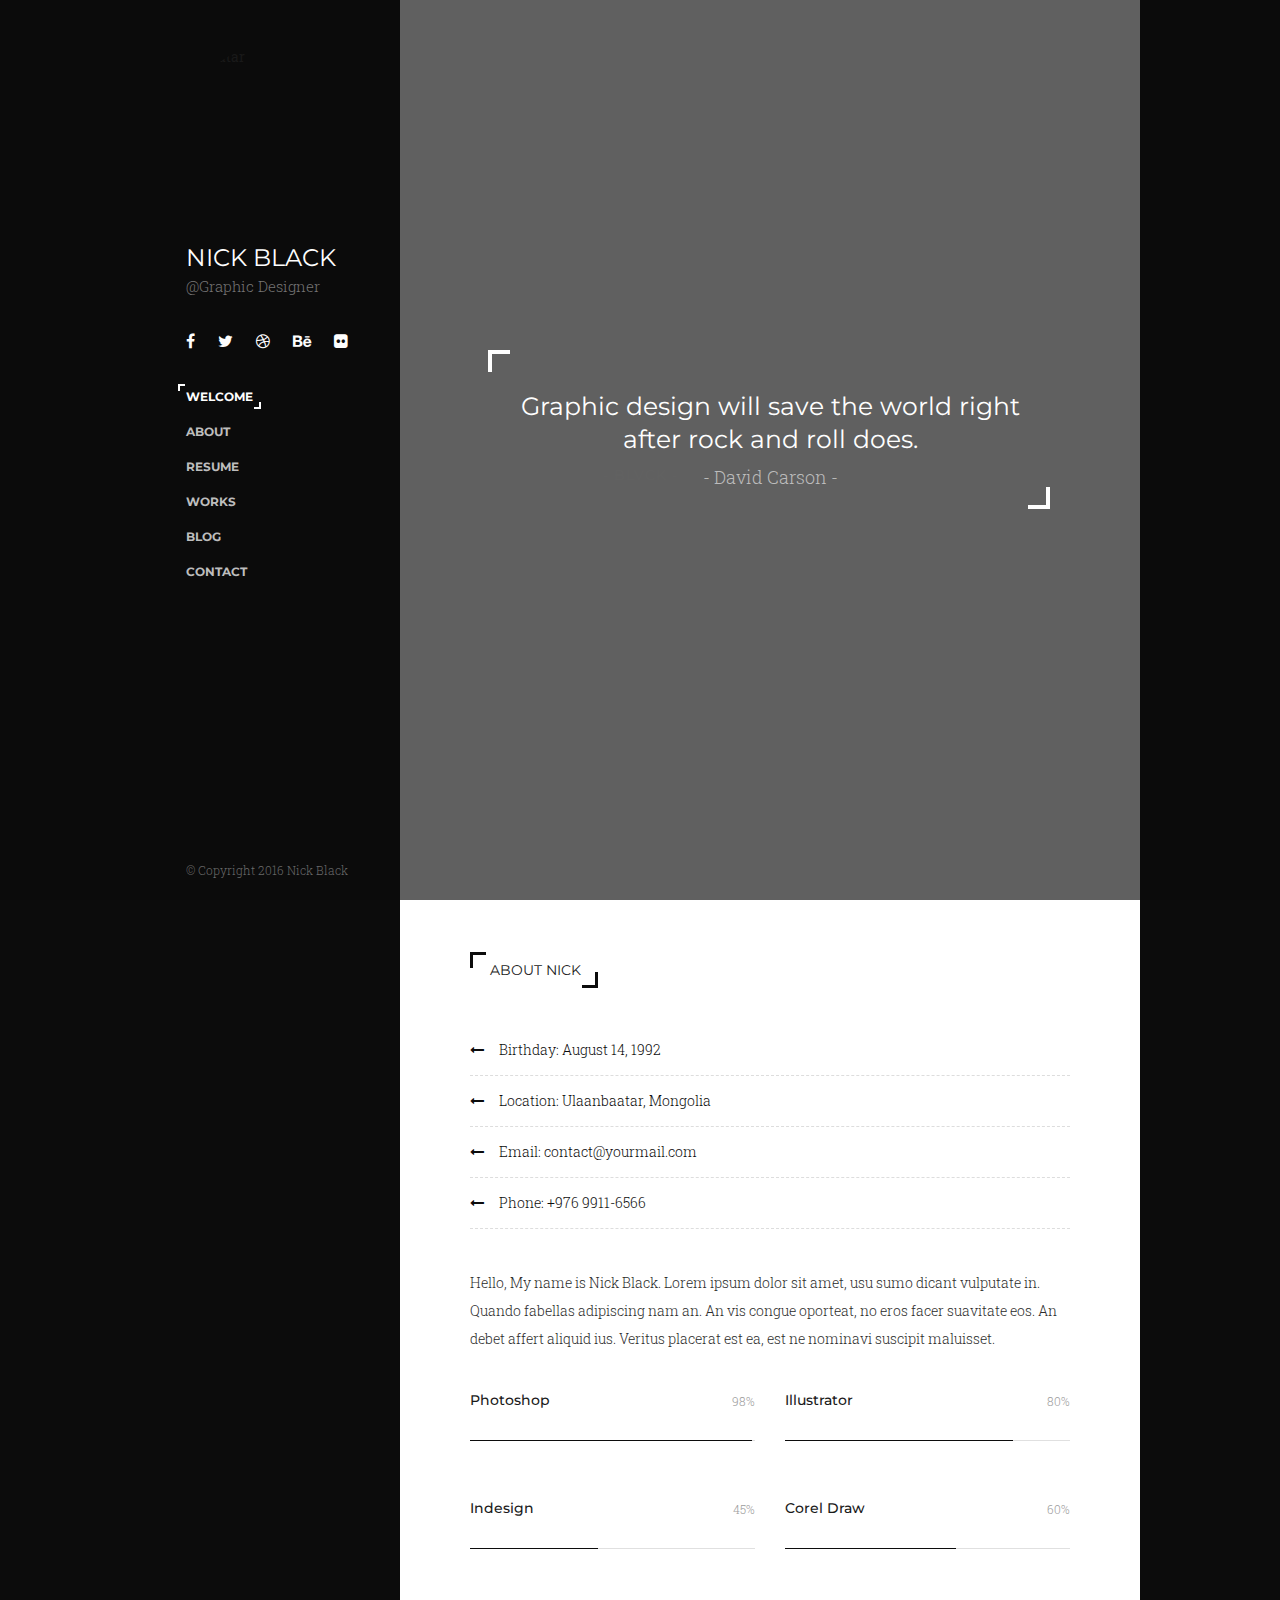
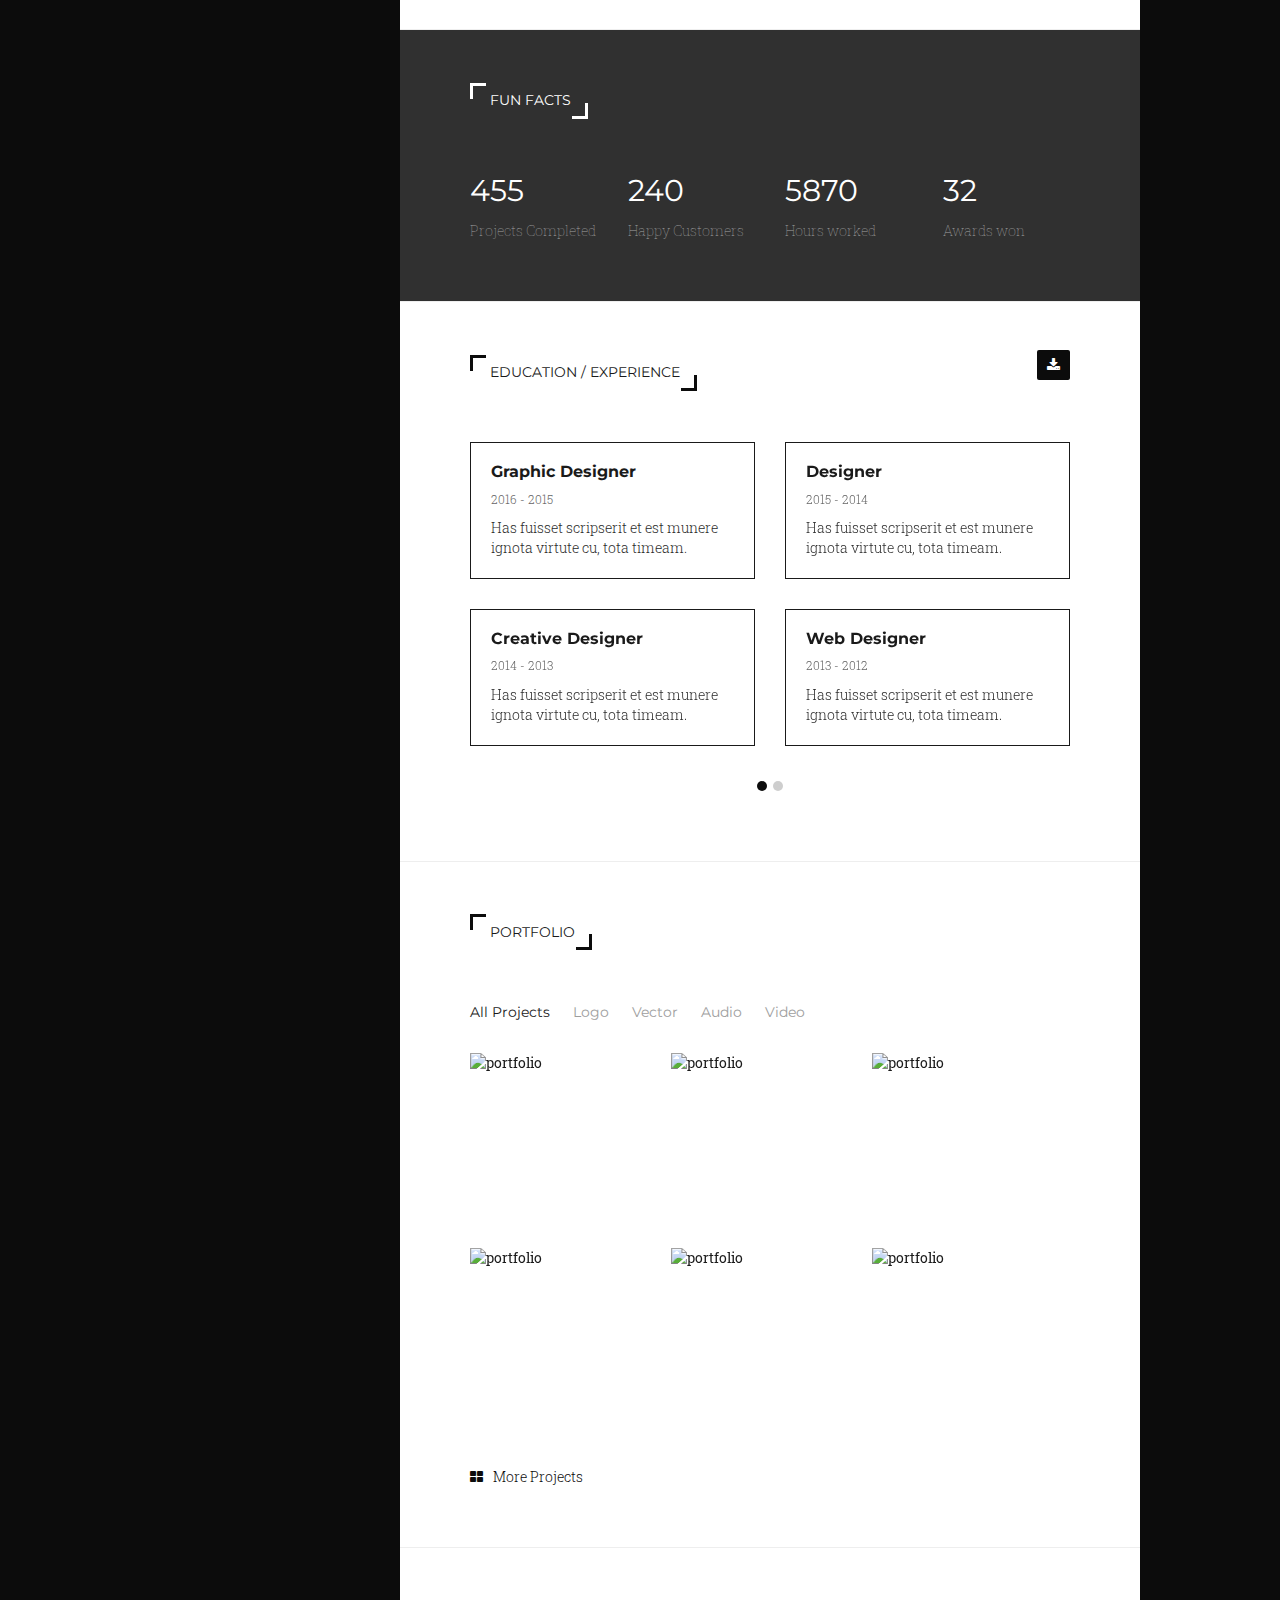
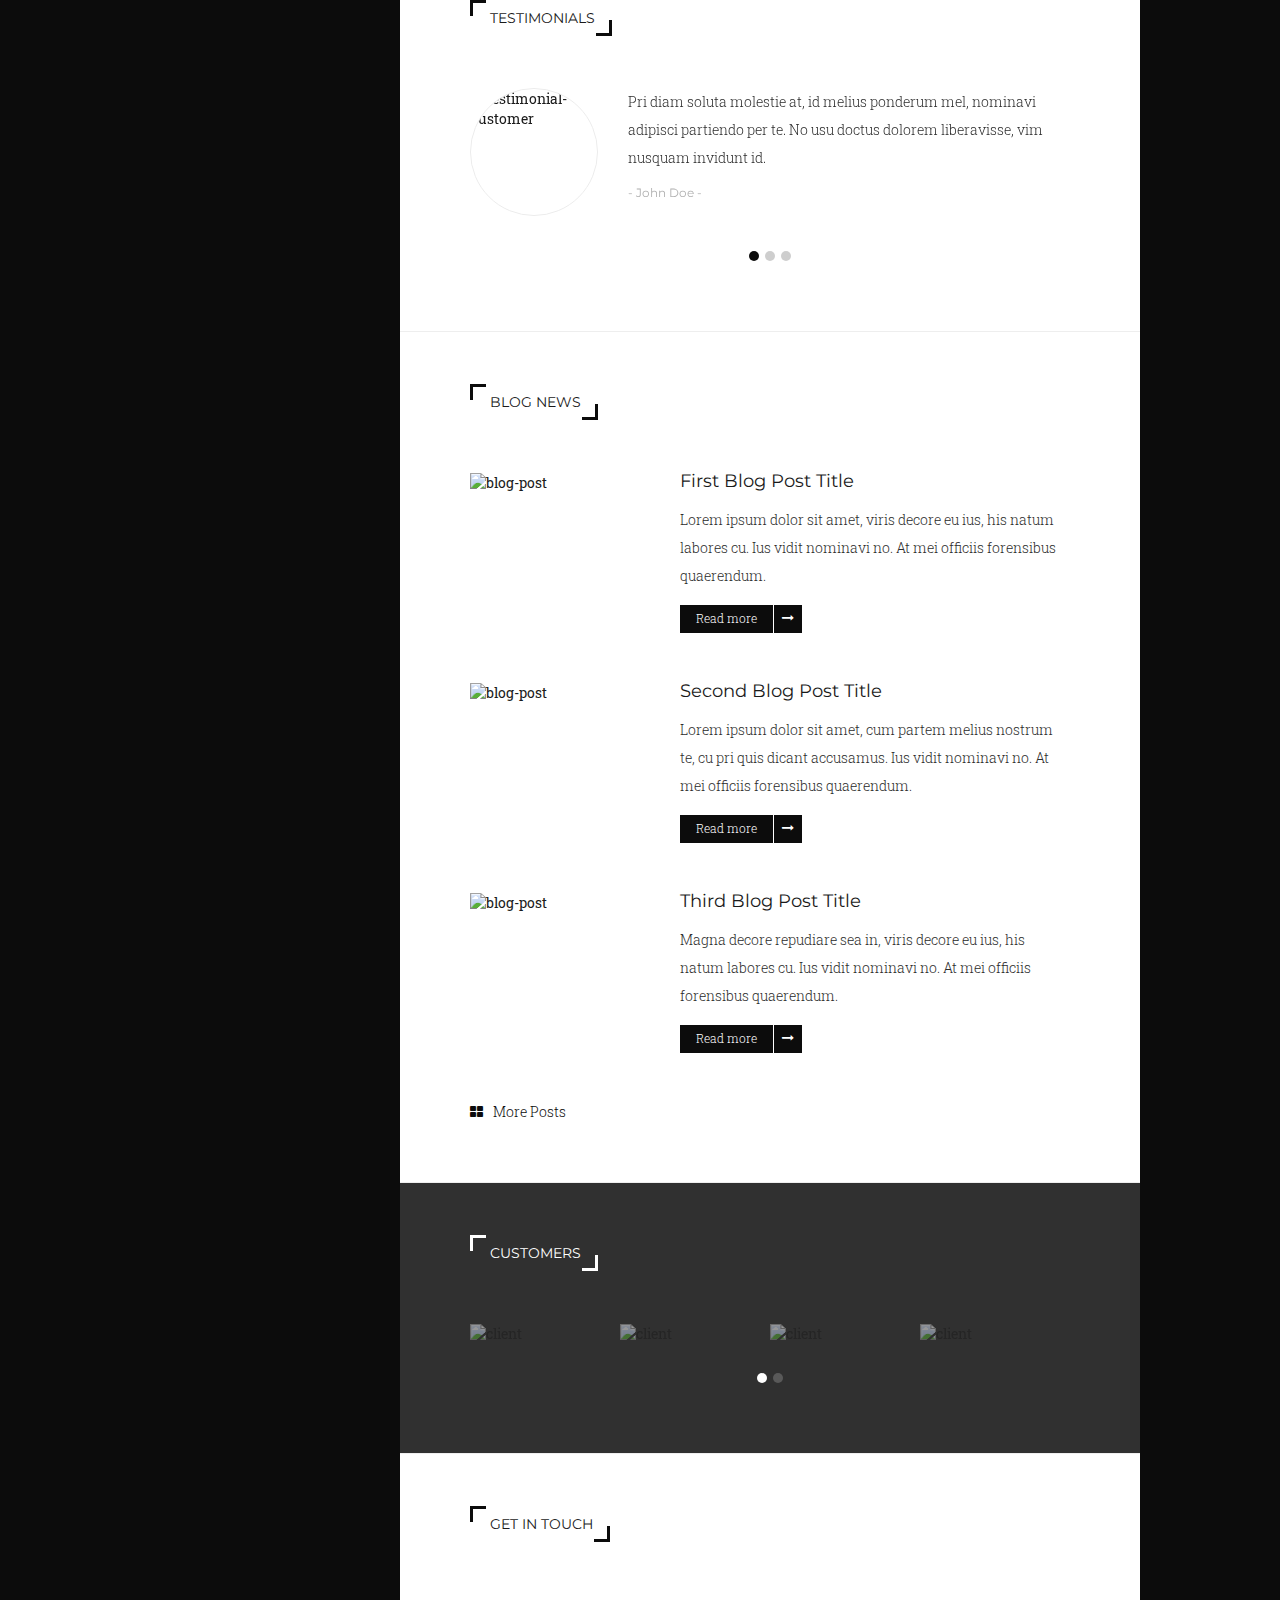
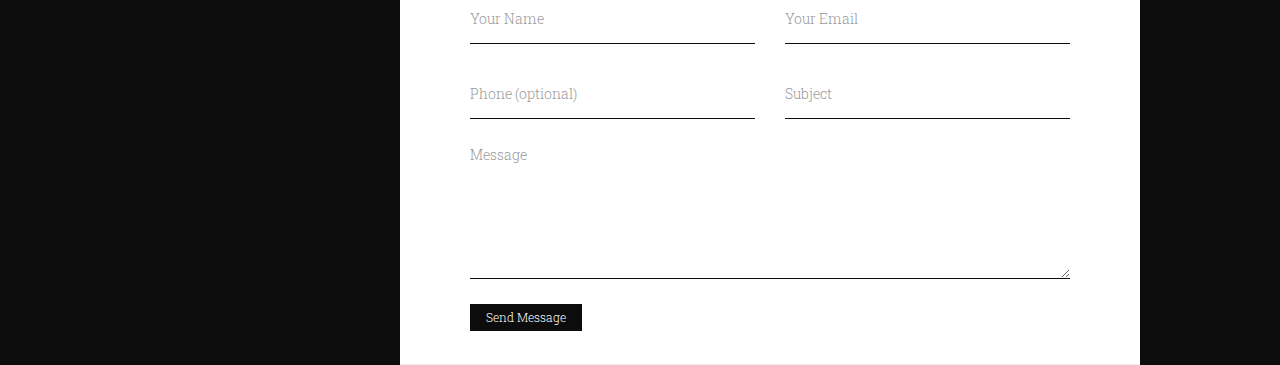
==== index.html @ c97679d7 "Add files via upload" ====
<!DOCTYPE html>
<html lang="en-US">
<head>
	<meta http-equiv="Content-Type" content="text/html; charset=UTF-8">
	<title>Blvck - Personal vCard & Resume Template</title>
	<meta name="description" content="Blvck - Personal vCard & Resume Template">
	<meta name="viewport" content="width=device-width, initial-scale=1, maximum-scale=1">
	<link rel="shortcut icon" type="image/x-icon" href="assets/images/favicon.png">

	<!-- STYLESHEETS -->
	<link rel="stylesheet" href="assets/bootstrap/css/bootstrap.min.css" type="text/css" media="all">
	<link rel="stylesheet" href="assets/css/owl.carousel.css" type="text/css" media="all">
	<link rel="stylesheet" href="assets/css/owl.theme.css" type="text/css" media="all">
	<link rel="stylesheet" href="assets/css/font-awesome.min.css" type="text/css" media="all">
	<link rel="stylesheet" href="assets/css/magnific-popup.css" type="text/css" media="all">
	<link rel="stylesheet" href="assets/css/style.css" type="text/css" media="all">

	<!-- GOOGLE FONTS -->
	<link href='https://fonts.googleapis.com/css?family=Montserrat:400,700' rel='stylesheet' type='text/css'>
	<link href='https://fonts.googleapis.com/css?family=Roboto+Slab:400,300,100,700' rel='stylesheet' type='text/css'>

	<!--[if lt IE 9]>
      <script src="https://oss.maxcdn.com/html5shiv/3.7.2/html5shiv.min.js"></script>
      <script src="https://oss.maxcdn.com/respond/1.4.2/respond.min.js"></script>
    <![endif]-->

</head>

<body>
<!-- Preloader -->
<div class="preloader-outer">
	<div class="preloader">
		<div class="lines">
			<div class="line line-1"></div>
			<div class="line line-2"></div>
			<div class="line line-3"></div>
		</div>

		<div class="loading-text">- Blvck -</div>
	</div>
</div>
<!-- Preloader end -->

<!-- Main Wrapper -->
<main class="wrapper">

	<!-- Header -->
	<header class="header pull-left">

		<!-- Mobile menu -->
		<div class="mobile-bar visible-sm visible-xs">
			<div class="hamburger-menu">
				  <div class="bar"></div>	
			</div>
		</div>
		<!-- Mobile menu end -->

		<div class="avatar">
			<img src="http://placehold.it/165x165" alt="avatar">
		</div>

		<div class="name">
			<h1>Nick Black</h1>
			<span>@Graphic Designer</span>
		</div>

		<!-- Social Icons -->
		<div class="social-icons">
			<ul>
				<li><a href="#"><i class="fa fa-facebook" aria-hidden="true"></i></a></li>
				<li><a href="#"><i class="fa fa-twitter" aria-hidden="true"></i></a></li>
				<li><a href="#"><i class="fa fa-dribbble" aria-hidden="true"></i></a></li>
				<li><a href="#"><i class="fa fa-behance" aria-hidden="true"></i></a></li>
				<li><a href="#"><i class="fa fa-flickr" aria-hidden="true"></i></a></li>
			</ul>
		</div>
		<!-- Social Icons end -->

		<!-- Navigation bar -->
		<nav class="main-nav">
			<ul class="navigation">
				<li class="current"><a href="#welcome">Welcome</a></li>
				<li><a href="#about">About</a></li>
				<li><a href="#resume">Resume</a></li>
				<li><a href="#works">Works</a></li>
				<li><a href="#blog">Blog</a></li>
				<li><a href="#contact">Contact</a></li>
			</ul>
		</nav>
		<!-- Navigation bar end -->

		<!-- Footer Copyright -->
		<div class="copyright">
			<span>© Copyright 2016 Nick Black</span>
		</div>
		<!-- Footer Copyright end -->

	</header>
	<!-- Header end -->

	<!-- Main Content -->
	<div class="main-content pull-right">

		<!-- Section Welcome -->
		<section id="welcome" class="welcome">
			<div class="quote text-center">
				<h2>Graphic design will save the world right after rock and roll does.</h2>
				<span class="author">- David Carson -</span>
			</div>
			<div class="overlay"></div>
		</section>
		<!-- Section Welcome end -->

		<!-- Section About -->
		<section id="about" class="about">

			<div class="section-header">
				<h2>About Nick</h2>
			</div>

			<!-- Intro -->
			<div class="intro">

				<ul class="info">
					<li>Birthday: August 14, 1992</li>
					<li>Location: Ulaanbaatar, Mongolia</li>
					<li>Email: contact@yourmail.com</li>
					<li>Phone: +976 9911-6566</li>
				</ul>

				<p>Hello, My name is Nick Black. Lorem ipsum dolor sit amet, usu sumo dicant vulputate in. Quando fabellas adipiscing nam an. An vis congue oporteat, no eros facer suavitate eos. An debet affert aliquid ius. Veritus placerat est ea, est ne nominavi suscipit maluisset.</p>

			</div>
			<!-- Intro end -->

			<!-- Skills -->
			<div class="skills">

				<div class="row">

					<div class="col-md-6 col-sm-6 col-xs-12 item">
						<div class="skill-info clearfix">
							<h3 class="pull-left">Photoshop</h3>
							<span class="pull-right">98%</span>
						</div>
						<div class="progress">
							<div class="progress-bar" role="progressbar" aria-valuenow="99"
							aria-valuemin="0" aria-valuemax="100" style="width:99%">
							</div>
						</div>
					</div>

					<div class="col-md-6 col-sm-6 col-xs-12 item">
						<div class="skill-info clearfix">
							<h3 class="pull-left">Illustrator</h3>
							<span class="pull-right">80%</span>
						</div>
						<div class="progress">
							<div class="progress-bar" role="progressbar" aria-valuenow="80"
							aria-valuemin="0" aria-valuemax="100" style="width:80%">
							</div>
						</div>
					</div>

					<div class="col-md-6 col-sm-6 col-xs-12 item">
						<div class="skill-info clearfix">
							<h3 class="pull-left">Indesign</h3>
							<span class="pull-right">45%</span>
						</div>
						<div class="progress">
							<div class="progress-bar" role="progressbar" aria-valuenow="45"
							aria-valuemin="0" aria-valuemax="100" style="width:45%">
							</div>
						</div>
					</div>

					<div class="col-md-6 col-sm-6 col-xs-12 item">
						<div class="skill-info clearfix">
							<h3 class="pull-left">Corel Draw</h3>
							<span class="pull-right">60%</span>
						</div>
						<div class="progress">
							<div class="progress-bar" role="progressbar" aria-valuenow="60"
							aria-valuemin="0" aria-valuemax="100" style="width:60%">
							</div>
						</div>
					</div>

				</div>

			</div>
			<!-- Skills end -->
		</section>
		<!-- Section About end -->

		<!-- Section Fun Facts -->
		<section id="facts" class="facts">

			<div class="section-header-light">
				<h2>Fun Facts</h2>
			</div>

			<div class="row">

				<div class="col-md-3 col-sm-3 col-xs-6 fact-item">
					<em class="number">455</em>
					<span class="text">Projects Completed</span>
				</div>

				<div class="col-md-3 col-sm-3 col-xs-6 fact-item">
					<em class="number">240</em>
					<span class="text">Happy Customers</span>
				</div>

				<div class="col-md-3 col-sm-3 col-xs-6 fact-item">
					<em class="number">5870</em>
					<span class="text">Hours worked</span>
				</div>

				<div class="col-md-3 col-sm-3 col-xs-6 fact-item">
					<em class="number">32</em>
					<span class="text">Awards won</span>
				</div>

			</div>

			<div class="overlay"></div>

		</section>
		<!-- Section Fun Facts end -->

		<!-- Section Resume -->
		<section id="resume" class="resume">
			
			<div class="section-header">
				<h2>Education / Experience</h2>
				<a href="#" class="resume-download" data-toggle="tooltip" data-placement="bottom" title="Download">
					<i class="fa fa-download" aria-hidden="true"></i>
				</a>
			</div>

			<div class="row">

				<!-- Carousel -->
				<div class="resume-carousel">

					<div class="carousel-item">

						<div class="col-md-6 col-sm-6 col-xs-12">
							<div class="top-item resume-item">
								<h2>Graphic Designer</h2>
								<span>2016 - 2015</span>
								<p>Has fuisset scripserit et est munere ignota virtute cu, tota timeam.</p>
							</div>
						</div>

						<div class="col-md-6 col-sm-6 col-xs-12">
							<div class="top-item resume-item">
								<h2>Designer</h2>
								<span>2015 - 2014</span>
								<p>Has fuisset scripserit et est munere ignota virtute cu, tota timeam.</p>
							</div>
						</div>

						<div class="col-md-6 col-sm-6 col-xs-12">
							<div class="resume-item">
								<h2>Creative Designer</h2>
								<span>2014 - 2013</span>
								<p>Has fuisset scripserit et est munere ignota virtute cu, tota timeam.</p>
							</div>
						</div>

						<div class="col-md-6 col-sm-6 col-xs-12">
							<div class="resume-item">
								<h2>Web Designer</h2>
								<span>2013 - 2012</span>
								<p>Has fuisset scripserit et est munere ignota virtute cu, tota timeam.</p>
							</div>
						</div>

					</div><!-- Page 1 End -->

					<div class="carousel-item">

						<div class="col-md-6 col-sm-6 col-xs-12">
							<div class="top-item resume-item">
								<h2>Graphic Designer</h2>
								<span>2011 - 2008</span>
								<p>Has fuisset scripserit et est munere ignota virtute cu, tota timeam.</p>
							</div>
						</div>

						<div class="col-md-6 col-sm-6 col-xs-12">
							<div class="top-item resume-item">
								<h2>College</h2>
								<span>2008 - 2006</span>
								<p>Has fuisset scripserit et est munere ignota virtute cu, tota timeam.</p>
							</div>
						</div>

						<div class="col-md-6 col-sm-6 col-xs-12">
							<div class="resume-item">
								<h2>High School</h2>
								<span>2006 - 2003</span>
								<p>Has fuisset scripserit et est munere ignota virtute cu, tota timeam.</p>
							</div>
						</div>

						<div class="col-md-6 col-sm-6 col-xs-12">
							<div class="resume-item">
								<h2>Web Designer</h2>
								<span>2003 - 2002</span>
								<p>Has fuisset scripserit et est munere ignota virtute cu, tota timeam.</p>
							</div>
						</div>

					</div><!-- Page 2 end -->

				</div>
				<!-- Carousel end -->

			</div>

		</section>
		<!-- Section Resume end -->

		<!-- Section Works -->
		<section id="works" class="works clearfix">
			
			<div class="section-header">
				<h2>Portfolio</h2>
			</div>

			<!-- Control -->
			<div class="control">
				<ul>
					<li class="active"><a class="filter" data-filter="all">All Projects</a></li>
					<li><a class="filter" data-filter="1">Logo</a></li>
					<li><a class="filter" data-filter="2">Vector</a></li>
					<li><a class="filter" data-filter="3">Audio</a></li>
					<li><a class="filter" data-filter="4">Video</a></li>
				</ul>
			</div>

			<!-- Items Outer -->
			<div class="item-outer row clearfix">
				<div class="col-md-4 col-sm-6 col-xs-12 filtr-item" data-category="1" data-sort="value">
					<div class="item">
						<a href="http://placehold.it/500x500" class="work-image">
							<div class="title">
								<div class="inner">
									<h2>Custom Logo</h2>
									<span>Logo Design</span>
								</div>
							</div>
						</a>
						<div class="overlay"></div>
						<img src="http://placehold.it/500x500" alt="portfolio">
					</div>
				</div>
				
				<div class="col-md-4 col-sm-6 col-xs-12 filtr-item" data-category="2" data-sort="value">
					<div class="item">
						<a href="http://placehold.it/500x500" class="work-image">
							<div class="title">
								<div class="inner">
									<h2>Vector Logo</h2>
									<span>Vector Design</span>
								</div>
							</div>
						</a>
						<div class="overlay"></div>
						<img src="http://placehold.it/500x500" alt="portfolio">
					</div>
				</div>

				<div class="col-md-4 col-sm-6 col-xs-12 filtr-item" data-category="1" data-sort="value">
					<div class="item">
						<a href="http://placehold.it/500x500" class="work-image">
							<div class="title">
								<div class="inner">
									<h2>Photography</h2>
									<span>Logo Design</span>
								</div>
							</div>
						</a>
						<div class="overlay"></div>
						<img src="http://placehold.it/500x500" alt="portfolio">
					</div>
				</div>

				<div class="col-md-4 col-sm-6 col-xs-12 filtr-item" data-category="2" data-sort="value">
					<div class="item">
						<a href="http://placehold.it/500x500" class="work-image">
							<div class="title">
								<div class="inner">
									<h2>Print Design</h2>
									<span>Vector, Logo</span>
								</div>
							</div>
						</a>
						<div class="overlay"></div>
						<img src="http://placehold.it/500x500" alt="portfolio">
					</div>
				</div>
				
				<div class="col-md-4 col-sm-6 col-xs-12 filtr-item" data-category="3" data-sort="value">
					<div class="item">
						<a href="https://w.soundcloud.com/player/?url=https%3A//api.soundcloud.com/tracks/237603952&amp;auto_play=false&amp;hide_related=false&amp;show_comments=true&amp;show_user=true&amp;show_reposts=false&amp;visual=true" class="work-video">
							<div class="title">
								<div class="inner">
									<h2>Audio Project</h2>
									<span>Audio</span>
								</div>
							</div>
						</a>
						<div class="overlay"></div>
						<img src="http://placehold.it/500x500" alt="portfolio">
					</div>
				</div>

				<div class="col-md-4 col-sm-6 col-xs-12 filtr-item" data-category="4" data-sort="value">
					<div class="item">
						<a href="https://www.youtube.com/watch?v=fZdkJKFwDE0" class="work-video">
							<div class="title">
								<div class="inner">
									<h2>Video Project</h2>
									<span>Video</span>
								</div>
							</div>
						</a>
						<div class="overlay"></div>
						<img src="http://placehold.it/500x500" alt="portfolio">
					</div>
				</div>
			</div>
			<!-- Items Outer end -->

			<div class="more-items clearfix">
				<a href="portfolio.html"><i class="fa fa-th-large" aria-hidden="true"></i>More Projects</a>
			</div>

		</section>
		<!-- Section Works end -->

		<!-- Section Testimonials -->
		<section id="testimonials" class="testimonials">
			
			<div class="section-header">
				<h2>Testimonials</h2>
			</div>

			<!-- Carousel -->
			<div class="testimonial-carousel">

				<div class="item">
					<div class="row">
						<div class="col-md-3 col-sm-3 hidden-xs">
							<div class="thumb">
								<img src="http://placehold.it/140x140" alt="testimonial-customer">
							</div>
						</div>
						<div class="text col-md-9 col-sm-9 col-xs-12">
							<p>Pri diam soluta molestie at, id melius ponderum mel, nominavi adipisci partiendo per te. No usu doctus dolorem liberavisse, vim nusquam invidunt id.</p>
							<span class="author">- John Doe -</span>
						</div>
					</div>
				</div>

				<div class="item">
					<div class="row">
						<div class="col-md-3 col-sm-3 hidden-xs">
							<div class="thumb">
								<img src="http://placehold.it/140x140" alt="testimonial-customer">
							</div>
						</div>
						<div class="text col-md-9 col-sm-9 col-xs-12">
							<p>Pri diam soluta molestie at, id melius ponderum mel, nominavi adipisci partiendo per te. No usu doctus dolorem liberavisse, vim nusquam invidunt id.</p>
							<span class="author">- John Doe -</span>
						</div>
					</div>
				</div>

				<div class="item">
					<div class="row">
						<div class="col-md-3 col-sm-3 hidden-xs">
							<div class="thumb">
								<img src="http://placehold.it/140x140" alt="testimonial-customer">
							</div>
						</div>
						<div class="text col-md-9 col-sm-9 col-xs-12">
							<p>Pri diam soluta molestie at, id melius ponderum mel, nominavi adipisci partiendo per te. No usu doctus dolorem liberavisse, vim nusquam invidunt id.</p>
							<span class="author">- John Doe -</span>
						</div>
					</div>
				</div>

			</div>
			<!-- Carousel end -->

		</section>
		<!-- Section Testimonials end -->

		<!-- Section Blog -->
		<section id="blog" class="blog">
			
			<div class="section-header">
				<h2>Blog News</h2>
			</div>

			<!-- Item 1 -->
			<div class="item">
				<div class="row">
					<div class="thumb col-md-4 col-sm-3 col-xs-12">
						<img src="http://placehold.it/180x180" alt="blog-post">
					</div>
					<div class="text col-md-8 col-sm-9 col-xs-12">
						<h2>First Blog Post Title</h2>
						<p>Lorem ipsum dolor sit amet, viris decore eu ius, his natum labores cu. Ius vidit nominavi no. At mei officiis forensibus quaerendum.</p>

						<a href="blog-single.html" class="btn btn-default">Read more</a>

					</div>
				</div>
			</div>

			<!-- Item 2 -->
			<div class="item">
				<div class="row">
					<div class="thumb col-md-4 col-sm-3 col-xs-12">
						<img src="http://placehold.it/180x180" alt="blog-post">
					</div>
					<div class="text col-md-8 col-sm-9 col-xs-12">
						<h2>Second Blog Post Title</h2>
						<p>Lorem ipsum dolor sit amet, cum partem melius nostrum te, cu pri quis dicant accusamus. Ius vidit nominavi no. At mei officiis forensibus quaerendum.</p>

						<a href="blog-single.html" class="btn btn-default">Read more</a>

					</div>
				</div>
			</div>

			<!-- Item 3 -->
			<div class="item">
				<div class="row">
					<div class="thumb col-md-4 col-sm-3 col-xs-12">
						<img src="http://placehold.it/180x180" alt="blog-post">
					</div>
					<div class="text col-md-8 col-sm-9 col-xs-12">
						<h2>Third Blog Post Title</h2>
						<p>Magna decore repudiare sea in, viris decore eu ius, his natum labores cu. Ius vidit nominavi no. At mei officiis forensibus quaerendum.</p>

						<a href="blog-single.html" class="btn btn-default">Read more</a>

					</div>
				</div>
			</div>

			<div class="more-items">
				<a href="blog.html"><i class="fa fa-th-large" aria-hidden="true"></i>More Posts</a>
			</div>

		</section>
		<!-- Section Blog end -->

		<!-- Section Customers -->
		<section id="customers" class="customers">
			
			<div class="section-header-light">
				<h2>Customers</h2>
			</div>

			<!-- Carousel -->
			<div class="customer-carousel">

				<div class="item">
					<img src="http://placehold.it/130x20" alt="client">
				</div>
				<div class="item">
					<img src="http://placehold.it/130x20" alt="client">
				</div>
				<div class="item">
					<img src="http://placehold.it/130x20" alt="client">
				</div>
				<div class="item">
					<img src="http://placehold.it/130x20" alt="client">
				</div>
				<div class="item">
					<img src="http://placehold.it/130x20" alt="client">
				</div>
				<div class="item">
					<img src="http://placehold.it/130x20" alt="client">
				</div>

			</div>
			<!-- Carousel end -->

			<div class="overlay"></div>

		</section>
		<!-- Section Customers end -->

		<!-- Section Contact -->
		<section id="contact" class="contact">
			
			<div class="section-header">
				<h2>Get In Touch</h2>
			</div>

			<!-- Contact Form -->
			<form method="post" action="form/contactform.php">

				<div class="row"><!-- Row -->

					<div class="col-md-6 col-sm-6 col-xs-12"><!-- Name input -->
						<div class="form-group">
							<input type="text" class="form-control" name="InputName" id="InputName" placeholder="Your Name" required>
						</div>
					</div>

					<div class="col-md-6 col-sm-6 col-xs-12"><!-- Email input -->
						<div class="form-group">
							<input type="email" class="form-control" id="InputEmail" name="InputEmail" placeholder="Your Email" required>
						</div>
					</div>

					<div class="col-md-6 col-sm-6 col-xs-12"><!-- Phone input -->
						<div class="form-group">
							<input type="text" class="form-control" name="InputPhone" id="InputPhone" placeholder="Phone (optional)">
						</div>
					</div>

					<div class="col-md-6 col-sm-6 col-xs-12"><!-- Subject input -->
						<div class="form-group">
							<input type="text" class="form-control" id="InputSubject" name="InputSubject" placeholder="Subject">
						</div>
					</div>

					<div class="col-md-12 col-sm-12 col-xs-12"><!-- Message textarea -->
						<div class="form-group">
							<textarea name="InputMessage" id="InputMessage" class="form-control" rows="6" placeholder="Message" required></textarea>
						</div>
					</div>

				</div><!-- Row end -->

				<input type="submit" name="submit" id="submit" value="Send Message" class="btn btn-default pull-left"><!-- Send Button -->

			</form>
			<!-- Contact Form end -->

		</section>
		<!-- Section Contact end -->

	</div>
	<!-- Main Content end -->

</main>
<!-- Main Wrapper end -->

<!-- SCRIPTS -->
<script type="text/javascript" src="assets/js/jquery-1.12.3.min.js"></script>
<script type="text/javascript" src="assets/js/jquery.onepage-scroll.min.js"></script>
<script type="text/javascript" src="assets/js/jquery.easing.min.js"></script>
<script type="text/javascript" src="assets/js/jquery.backstretch.min.js"></script>
<script type="text/javascript" src="assets/js/jquery.filterizr.js"></script>
<script type="text/javascript" src="assets/js/jquery.magnific-popup.min.js"></script>
<script type="text/javascript" src="assets/bootstrap/js/bootstrap.min.js"></script>
<script type="text/javascript" src="assets/js/owl.carousel.min.js"></script>
<script type="text/javascript" src="assets/js/custom.js"></script>
<script type="text/javascript" src="assets/js/smoothscroll.min.js"></script>

</body>
</html>
---- assets/css/style.css ----
/*
Template Name: Blvck - Personal vCard & Resume Template
Version: 1.0
Author: PxlSolutions
Author URI: http://themeforest.net/user/pxlsolutions
Description: CV, Resume, vCard HTML Template

[TABLE OF CONTENTS]

01. Global Styles
02. Preloader
03. Layout
04. Header
05. Main Content
06. Section Welcome
07. Section Fun Facts
08. Section Resume
09. Section Works
10. Section Testimonials
11. Section Blog
12. Section Customers
13. Section Contact
14. Other Elements
15. Responsive
*/
/*-----------------------------------------------------------------*/
/*                      GLOBAL STYLES                              */
/*-----------------------------------------------------------------*/
body {
    color: #1a1a1a;
    background-color: #0C0C0C;
    font-family: "Roboto Slab",serif;
    overflow-x: hidden;
}

h1,h2,h3,h4,h5,h6 {
    font-family: "Montserrat",sans-serif;
}

img {
    max-width: 100%;
    height: auto;
}

ul {
    padding-left: 15px;
}

li {
    padding: 0 0 10px;
}

/*-----------------------------------------------------------------*/
/*                      PRELOADER                                  */
/*-----------------------------------------------------------------*/
.preloader-outer {
    position: fixed;
    top: 0;
    left: 0;
    height: 100%;
    width: 100%;
    background: #0C0C0C;
    z-index: 6;
    overflow: hidden;
}

.preloader {
    position: absolute;
    top: 50%;
    left: 50%;
    width: 80px;
    height: 60px;
    margin: -30px 0 0 -40px;
}

.preloader .lines {
    width: 80px;
    height: 40px;
    position: absolute;
}

.preloader .lines .line {
    width: 80px;
    height: 1px;
    background-color: #fff;
    position: absolute;
    clip: rect(0,0,20px,0);
}

.preloader .lines .line.line-1 {
    top: 0;
    animation: slide 2s ease 0.1s infinite;
}

.preloader .lines .line.line-2 {
    top: 15px;
    animation: slide 2s ease .25s infinite;
}

.preloader .lines .line.line-3 {
    top: 30px;
    animation: slide 2s ease .5s infinite;
}

.preloader .loading-text {
    position: absolute;
    top: 50px;
    text-align: center;
    width: 100%;
    color: #fff;
    font-size: 14px;
    font-family: "Montserrat",sans-serif;
    letter-spacing: 1px;
    line-height: 10px;
    height: 10px;
    text-transform: uppercase;
}

@keyframes slide {
    0% {
        clip: rect(0,0,20px,0);
    }

    30% {
        clip: rect(0,80px,20px,0);
    }

    50% {
        clip: rect(0,80px,20px,0);
    }

    80% {
        clip: rect(0,80px,20px,80px);
    }

    100% {
        clip: rect(0,80px,20px,80px);
    }
}

@keyframes fade {
    0% {
        opacity: 1;
    }

    50% {
        opacity: 0;
    }

    100% {
        opacity: 1;
    }
}

/*-----------------------------------------------------------------*/
/*                      LAYOUT                                     */
/*-----------------------------------------------------------------*/
.wrapper {
    width: 1000px;
    margin: 0 auto;
}

/*-----------------------------------------------------------------*/
/*                      HEADER                                     */
/*-----------------------------------------------------------------*/
.header {
    background: #0C0C0C;
    padding: 46px;
    position: fixed;
    height: 100%;
    width: 260px;
    z-index: 5;
}

.header .avatar {
    overflow: hidden;
    width: 165px;
    height: 165px;
    -webkit-border-radius: 50%;
    -moz-border-radius: 50%;
    -ms-border-radius: 50%;
    border-radius: 50%;
}

.header .avatar img {
    width: 100%;
}

.header .name {
    margin: 34px 0;
}

.header .name h1 {
    font-family: "Montserrat",sans-serif;
    font-size: 24px;
    font-weight: 400;
    color: #FFF;
    margin: 0 0 5px;
    text-transform: uppercase;
}

.header .name span {
    color: #777676;
    font-family: "Roboto Slab",serif;
    font-size: 15px;
    font-weight: 300;
}
/* === Social Icons === */
.header .social-icons {
    margin: 0 0 34px;
}

.header .social-icons ul {
    list-style: none;
    margin: 0;
    padding: 0;
}

.header .social-icons ul li {
    display: inline-block;
    padding: 0 20px 0 0;
}

.header .social-icons ul li a {
    color: #FFF;
}

.header .social-icons ul li a i {
    font-size: 16px;
}

.header .social-icons ul li:last-child {
    padding-right: 0;
}
/* === Navigation === */
.header .main-nav ul {
    list-style: none;
    padding: 0;
    margin: 0;
}

.header .main-nav ul li {
    padding-bottom: 15px;
}

.header .main-nav ul li a {
    color: #bebebe;
    font-family: "Montserrat",sans-serif;
    font-size: 12px;
    font-weight: 700;
    text-transform: uppercase;
    position: relative;
    -webkit-transition: all .3s ease-in-out;
    -moz-transition: all .3s ease-in-out;
    -o-transition: all .3s ease-in-out;
    transition: all .3s ease-in-out;
}

.header .main-nav ul li a:hover,.header .main-nav ul li a:focus {
    color: #FFF;
    text-decoration: none;
}

.header .main-nav ul li a:before {
    -webkit-transition: all .3s ease-in-out;
    -moz-transition: all .3s ease-in-out;
    -o-transition: all .3s ease-in-out;
    transition: all .3s ease-in-out;
}

.header .main-nav ul li a:after {
    -webkit-transition: all .3s ease-in-out;
    -moz-transition: all .3s ease-in-out;
    -o-transition: all .3s ease-in-out;
    transition: all .3s ease-in-out;
}

.header .main-nav ul li a:hover:before {
    content: '';
    position: absolute;
    left: -8px;
    top: -5px;
    height: 7px;
    width: 7px;
    border-top: solid 2px #FFF;
    border-left: solid 2px #FFF;
}

.header .main-nav ul li a:hover:after {
    content: '';
    position: absolute;
    right: -8px;
    bottom: -5px;
    height: 7px;
    width: 7px;
    border-bottom: solid 2px #FFF;
    border-right: solid 2px #FFF;
}

.header .main-nav ul li:last-child {
    padding-bottom: 0;
}

.header .main-nav ul li.current a {
    color: #FFF;
}

.header .main-nav ul li.current a:before {
    content: '';
    position: absolute;
    left: -8px;
    top: -5px;
    height: 7px;
    width: 7px;
    border-top: solid 2px #FFF;
    border-left: solid 2px #FFF;
}

.header .main-nav ul li.current a:after {
    content: '';
    position: absolute;
    right: -8px;
    bottom: -5px;
    height: 7px;
    width: 7px;
    border-bottom: solid 2px #FFF;
    border-right: solid 2px #FFF;
}

/* === Copyright === */
.header .copyright {
    bottom: 20px;
    position: absolute;
}

.header .copyright span {
    color: #6a6a6a;
    font-family: "Roboto Slab",serif;
    font-size: 12px;
    font-weight: 300;
}

/* === Mobile Menu Bar === */
.header .mobile-bar {
    background: rgba(12,12,12,0.75);
    color: #FFF;
    height: 60px;
    right: -59px;
    position: absolute;
    width: 60px;
    z-index: 3;
}

.header .hamburger-menu {
    position: absolute;
    top: 0;
    left: 15px;
    bottom: 0;
    margin: auto;
    width: 30px;
    height: 55px;
    cursor: pointer;
}

.header .bar,.header .bar:after,.header .bar:before {
    width: 30px;
    height: 3px;
}

.header .bar {
    position: relative;
    transform: translateY(25px);
    background: #fff;
    transition: all 0 300ms;
}

.header .bar.animate {
    background: rgba(255,255,255,0);
}

.header .bar:before {
    content: "";
    position: absolute;
    left: 0;
    bottom: 10px;
    background: #fff;
    transition: bottom 300ms 300ms cubic-bezier(0.23,1,0.32,1),transform 300ms cubic-bezier(0.23,1,0.32,1);
}

.header .bar:after {
    content: "";
    position: absolute;
    left: 0;
    top: 10px;
    background: #fff;
    transition: top 300ms 300ms cubic-bezier(0.23,1,0.32,1),transform 300ms cubic-bezier(0.23,1,0.32,1);
}

.header .bar.animate:after {
    top: 0;
    transform: rotate(45deg);
    transition: top 300ms cubic-bezier(0.23,1,0.32,1),transform 300ms 300ms cubic-bezier(0.23,1,0.32,1);
}

.header .bar.animate:before {
    bottom: 0;
    transform: rotate(-45deg);
    transition: bottom 300ms cubic-bezier(0.23,1,0.32,1),transform 300ms 300ms cubic-bezier(0.23,1,0.32,1);
}

/*-----------------------------------------------------------------*/
/*                      MAIN CONTENT                               */
/*-----------------------------------------------------------------*/
.main-content {
    background: #FFF;
    width: 740px;
}

.main-content p {
    color: #2c2c2c;
    font-family: "Roboto Slab",serif;
    font-size: 14px;
    font-weight: 300;
    line-height: 28px;
}

/* === Section Configure === */
.main-content section {
    padding: 60px 70px;
    position: relative;
    border-bottom: solid 1px #EEE;
}

/* === Section Header === */
.main-content section .section-header {
    margin-bottom: 60px;
    position: relative;
}

.main-content section .section-header h2 {
    color: #1a1a1a;
    display: inline-block;
    font-family: "Montserrat",sans-serif;
    font-size: 14px;
    font-weight: 400;
    margin: 0;
    text-transform: uppercase;
    padding-left: 20px;
    position: relative;
}

.main-content section .section-header h2:before {
    content: '';
    position: absolute;
    background: transparent;
    bottom: 10px;
    left: 0;
    height: 16px;
    width: 16px;
    border-left: solid 3px #0C0C0C;
    border-top: solid 3px #0C0C0C;
}

.main-content section .section-header h2:after {
    content: '';
    position: absolute;
    background: transparent;
    bottom: -10px;
    right: -17px;
    height: 16px;
    width: 16px;
    border-right: solid 3px #0C0C0C;
    border-bottom: solid 3px #0C0C0C;
}

/* === Section Header Light === */
.main-content section .section-header-light {
    margin-bottom: 60px;
    position: relative;
    z-index: 1;
}

.main-content section .section-header-light h2 {
    color: #FFF !important;
    display: inline-block;
    font-family: "Montserrat",sans-serif;
    font-size: 14px;
    font-weight: 400;
    margin: 0;
    text-transform: uppercase;
    padding-left: 20px;
    position: relative;
}

.main-content section .section-header-light h2:before {
    content: '';
    position: absolute;
    background: transparent;
    bottom: 10px;
    left: 0;
    height: 16px;
    width: 16px;
    border-left: solid 3px #FFF !important;
    border-top: solid 3px #FFF !important;
}

.main-content section .section-header-light h2:after {
    content: '';
    position: absolute;
    background: transparent;
    bottom: -10px;
    right: -17px;
    height: 16px;
    width: 16px;
    border-right: solid 3px #FFF !important;
    border-bottom: solid 3px #FFF !important;
}

/*-----------------------------------------------------------------*/
/*                      SECTION WELCOME                            */
/*-----------------------------------------------------------------*/
.welcome {
    padding: 0 !important;
    position: relative;
    border-bottom: 0 !important;
}

.welcome .backstretch {
    position: absolute;
    top: 0;
    bottom: 0;
}

/* === Quote === */
.welcome .quote {
    margin: 0 auto;
    top: calc(50% - 60px);
    position: relative;
    width: 500px;
    z-index: 1;
}

.welcome .quote:before {
    content: '';
    position: absolute;
    left: -32px;
    top: -40px;
    height: 22px;
    width: 22px;
    border-top: solid 4px #FFF;
    border-left: solid 4px #FFF;
}

.welcome .quote:after {
    content: '';
    position: absolute;
    right: -30px;
    bottom: -18px;
    height: 22px;
    width: 22px;
    border-bottom: solid 4px #FFF;
    border-right: solid 4px #FFF;
}

.welcome .quote h2 {
    color: #FFF;
    font-family: "Montserrat",sans-serif;
    font-size: 25px;
    font-weight: 400;
    margin: 0;
    line-height: 1.3em;
}

.welcome .quote span.author {
    color: #bdbdbd;
    display: block;
    font-size: 18px;
    font-family: "Roboto Slab",serif;
    font-weight: 300;
    margin-top: 10px;
}

.welcome .overlay {
    background: rgba(12,12,12,0.65);
    height: 100%;
    left: 0;
    top: 0;
    position: absolute;
    width: 100%;
}

/*-----------------------------------------------------------------*/
/*                      SECTION ABOUT                              */
/*-----------------------------------------------------------------*/
.about .intro ul.info {
    margin-bottom: 40px;
    padding: 0;
    list-style: none;
}

.about .intro ul.info li {
    border-bottom: dashed 1px #DDD;
    padding: 15px 0;
    font-family: "Roboto Slab",sans-serif;
    font-weight: 300;
    color: #0C0C0C;
    font-size: 14px;
}

.about .intro ul.info li:before {
    content: '\f177';
    font-family: 'FontAwesome';
    font-size: 14px;
    color: #0C0C0C;
    padding-right: 15px;
}

.about .intro ul.info li:first-child {
    padding-top: 0;
}

.about .intro p {
    margin: 0;
}

.about .skills .item {
    margin-top: 40px;
}

.about .skills .item .skill-info {
    margin-bottom: 30px;
}

.about .skills .item .skill-info h3 {
    font-family: "Montserrat",sans-serif;
    font-size: 14px;
    margin: 0;
}

.about .skills .item .skill-info span {
    font-family: "Roboto Slab",serif;
    font-size: 12px;
    font-weight: 300;
    color: #9C9C9C;
}

/*-----------------------------------------------------------------*/
/*                      SECTION FUN FACTS                          */
/*-----------------------------------------------------------------*/
.facts {
    background: url(http://placehold.it/740x270) center left no-repeat;
    background-size: cover;
}

.facts .fact-item {
    position: relative;
    z-index: 1;
}

.facts .fact-item em.number {
    font-family: "Montserrat",sans-serif;
    font-size: 30px;
    font-style: normal;
    color: #FFF;
    display: block;
    margin: 0 0 8px;
}

.facts .fact-item span.text {
    color: #A0A0A0;
    font-family: "Roboto Slab",serif;
    font-weight: 100;
    font-size: 14px;
}

.facts .overlay {
    background: rgba(12,12,12,0.85);
    height: 100%;
    left: 0;
    top: 0;
    position: absolute;
    width: 100%;
}

/*-----------------------------------------------------------------*/
/*                      SECTION RESUME                             */
/*-----------------------------------------------------------------*/
.resume .top-item {
    margin-top: 0 !important;
}

.resume .resume-item {
    background: #FFF;
    border: solid 1px #1a1a1a;
    padding: 20px;
    margin-top: 30px;
    max-height: 140px;
    overflow: hidden;
}

.resume .resume-item h2 {
    font-size: 16px;
    font-weight: 700;
    margin: 0 0 10px;
}

.resume .resume-item span {
    color: #666;
    display: block;
    font-size: 12px;
    font-weight: 300;
    margin: 0 0 10px;
}

.resume .resume-item p {
    line-height: 20px;
    margin-bottom: 0;
}

.resume .resume-download {
    display: block;
    position: absolute;
    right: 0;
    top: -12px;
    background: #0C0C0C;
    color: #FFF;
    padding: 5px 10px;
    border-radius: 2px;
}

/*-----------------------------------------------------------------*/
/*                      SECTION WORKS                              */
/*-----------------------------------------------------------------*/
.works .control {
    margin-bottom: 30px;
}

.works .control ul {
    list-style: none;
    margin: 0;
    padding: 0;
}

.works .control ul li {
    display: inline-block;
    padding: 0 20px 0 0;
}

.works .control ul li a {
    color: #9E9E9E;
    cursor: pointer;
    font-family: "Montserrat",sans-serif;
    font-size: 14px;
}

.works .control ul li a:hover {
    color: #1a1a1a;
    text-decoration: none;
}

.works .control ul li.active a {
    color: #1a1a1a;
}

.works .control ul li:last-child {
    padding-right: 0;
}

.works .item-outer {
    list-style: none;
    margin: 0 -1px;
    overflow: hidden;
    padding: 0;
    -webkit-transition: all .3s ease-in-out;
    -moz-transition: all .3s ease-in-out;
    -o-transition: all .3s ease-in-out;
    transition: all .3s ease-in-out;
}

.works .item-outer .filtr-item {
    display: inline-block;
    padding: 0 1px;
}

.works .item-outer .item {
    margin-bottom: 2px;
    overflow: hidden;
    height: 193px;
    position: relative;
}

.works .item-outer .item .title {
    color: #FFF;
    position: absolute;
    top: 0;
    height: 100%;
    width: 100%;
    z-index: 2;
}

.works .item-outer .item .title:before {
    content: '';
    border-top: solid #FFF 3px;
    border-left: solid #FFF 3px;
    position: absolute;
    left: 15px;
    top: 15px;
    height: 18px;
    width: 18px;
    -ms-transform: translate(-45px,-45px);
    -webkit-transform: translate(-45px,-45px);
    transform: translate(-45px,-45px);
    -webkit-transition: all .3s ease-in-out;
    -moz-transition: all .3s ease-in-out;
    -o-transition: all .3s ease-in-out;
    transition: all .3s ease-in-out;
}

.works .item-outer .item .title:after {
    content: '';
    border-bottom: solid #FFF 3px;
    border-right: solid #FFF 3px;
    position: absolute;
    right: -35px;
    bottom: -35px;
    height: 18px;
    width: 18px;
    -ms-transform: translate(45px,45px);
    -webkit-transform: translate(45px,45px);
    transform: translate(45px,45px);
    -webkit-transition: all .3s ease-in-out;
    -moz-transition: all .3s ease-in-out;
    -o-transition: all .3s ease-in-out;
    transition: all .3s ease-in-out;
}

.works .item-outer .item .title .inner {
    text-align: center;
    top: calc(50% - 30px);
    width: 100%;
    position: absolute;
}

.works .item-outer .item .title h2 {
    font-size: 18px;
    font-weight: 400;
    letter-spacing: .04em;
    text-transform: uppercase;
    margin: 0 0 5px;
    -ms-transform: translateY(-200px);
    -webkit-transform: translateY(-200px);
    transform: translateY(-200px);
    -webkit-transition: all .3s ease-in-out;
    -moz-transition: all .3s ease-in-out;
    -o-transition: all .3s ease-in-out;
    transition: all .3s ease-in-out;
}

.works .item-outer .item .title span {
    color: #DDD;
    display: block;
    font-size: 12px;
    font-weight: 100;
    -ms-transform: translateY(220px);
    -webkit-transform: translateY(220px);
    transform: translateY(220px);
    -webkit-transition: all .3s ease-in-out;
    -moz-transition: all .3s ease-in-out;
    -o-transition: all .3s ease-in-out;
    transition: all .3s ease-in-out;
}

.works .item-outer .item img {
    max-width: 100%;
    height: auto;
    -ms-transform: scale(1);
    -webkit-transform: scale(1);
    transform: scale(1);
    -webkit-transition: all .3s ease-in-out;
    -moz-transition: all .3s ease-in-out;
    -o-transition: all .3s ease-in-out;
    transition: all .3s ease-in-out;
}

.works .item-outer .item .overlay {
    background: rgba(12,12,12,0.85);
    height: 100%;
    left: 0;
    opacity: 0;
    top: 0;
    position: absolute;
    width: 100%;
    z-index: 1;
    -webkit-transition: all .3s ease-in-out;
    -moz-transition: all .3s ease-in-out;
    -o-transition: all .3s ease-in-out;
    transition: all .3s ease-in-out;
}

.works .item-outer .item:hover h2 {
    -ms-transform: translateY(0px);
    -webkit-transform: translateY(0px);
    transform: translateY(0px);
}

.works .item-outer .item:hover span {
    -ms-transform: translateY(0px);
    -webkit-transform: translateY(0px);
    transform: translateY(0px);
}

.works .item-outer .item:hover .overlay {
    opacity: 1;
}

.works .item-outer .item:hover img {
    -ms-transform: scale(1.1);
    -webkit-transform: scale(1.1);
    transform: scale(1.1);
}

.works .item-outer .item:hover .title:before {
    -ms-transform: translate(0px);
    -webkit-transform: translate(0px);
    transform: translate(0px);
}

.works .item-outer .item:hover .title:after {
    -ms-transform: translate(-45px,-45px);
    -webkit-transform: translate(-45px,-45px);
    transform: translate(-45px,-45px);
}

.works .item-outer .mix {
    padding: 5px;
}

/*-----------------------------------------------------------------*/
/*                      SECTION TESTIMONIALS                       */
/*-----------------------------------------------------------------*/
.testimonials .item .thumb {
    border: solid 1px #ECECEC;
    width: 128px;
    height: 128px;
    overflow: hidden;
    -webkit-border-radius: 50%;
    -moz-border-radius: 50%;
    -ms-border-radius: 50%;
    border-radius: 50%;
}

.testimonials .item .text span.author {
    color: #B1B1B1;
    font-family: "Montserrat",sans-serif;
    font-size: 12px;
}

/*-----------------------------------------------------------------*/
/*                      SECTION BLOG                               */
/*-----------------------------------------------------------------*/
.blog .item {
    margin-bottom: 30px;
}

.blog .item .thumb {
    height: 180px;
    overflow: hidden;
}

.blog .item .thumb img {
    width: 100%;
    height: auto;
}

.blog .item .text h2 {
    font-size: 18px;
    font-weight: 400;
    margin: 0 0 15px;
}

.blog .item .text p {
    margin: 0 0 15px;
}

.blog .blog-single img {
    margin-bottom: 20px;
}

/*-----------------------------------------------------------------*/
/*                      SECTION CUSTOMERS                          */
/*-----------------------------------------------------------------*/
.customers {
    background: url(http://placehold.it/740x270) center left no-repeat;
    background-size: cover;
}

.customers .customer-carousel {
    z-index: 1;
}

.customers .item {
    margin-right: 24px;
    position: relative;
    z-index: 1;
}

.customers .item img {
    max-width: 100%;
    opacity: .5;
    height: auto;
    -webkit-transition: all .3s ease-in-out;
    -moz-transition: all .3s ease-in-out;
    -o-transition: all .3s ease-in-out;
    transition: all .3s ease-in-out;
}

.customers .item img:hover {
    opacity: 1;
}

.customers .overlay {
    background: rgba(12,12,12,0.85);
    height: 100%;
    left: 0;
    top: 0;
    position: absolute;
    width: 100%;
}

.customers .owl-theme .owl-controls .owl-page span {
    width: 10px;
    height: 10px;
    margin: 5px 3px;
    background: #FFF;
}

.customers .owl-theme .owl-controls {
    margin-top: 24px;
}

/*-----------------------------------------------------------------*/
/*                      OTHER ELEMENTS                             */
/*-----------------------------------------------------------------*/
.more-items {
    margin-top: 25px;
}

.more-items a {
    color: #0C0C0C;
    font-weight: 300;
    text-decoration: none;
}

.more-items a:hover {
    text-decoration: underline;
}

.more-items a i {
    margin-right: 10px;
}

.pagination {
    margin-top: 25px;
    width: 100%;
}

.pagination a {
    color: #1a1a1a;
}

/* === Button === */
.btn-default {
    color: #FFF;
    background-color: #0C0C0C;
    border: 0;
    border-radius: 0;
    font-size: 12px;
    font-weight: 300;
    padding: 5px 16px;
    position: relative;
}

.btn-default:after {
    content: '\f178';
    font-family: 'FontAwesome';
    font-size: 12px;
    top: 0;
    right: -29px;
    padding: 5px 8px;
    position: absolute;
    background: #0C0C0C;
    -webkit-transition: all .8s ease-in-out;
    -moz-transition: all .8s ease-in-out;
    -o-transition: all .8s ease-in-out;
    transition: all .8s ease-in-out;
    -ms-transform: rotateY(0deg);
    -webkit-transform: rotateY(0deg);
    transform: rotateY(0deg);
}

.btn-default:hover {
    color: #FFF;
    background-color: #0C0C0C;
    border: 0;
}

.btn-default:hover:after {
    -ms-transform: rotateY(360deg);
    -webkit-transform: rotateY(360deg);
    transform: rotateY(360deg);
}

/* === Progress Bar === */
.progress {
    height: 1px;
    margin-bottom: 20px;
    overflow: hidden;
    background-color: #E0E0E0;
    border-radius: 0;
    -webkit-box-shadow: none;
    box-shadow: none;
}

.progress-bar {
    float: left;
    width: 0;
    height: 100%;
    font-size: 12px;
    line-height: 1px;
    color: #fff;
    text-align: center;
    background-color: #0C0C0C;
    -webkit-box-shadow: none;
    box-shadow: none;
    -webkit-transition: width .6s ease;
    -o-transition: width .6s ease;
    transition: width .6s ease;
}

/* === Form Control === */
.form-control {
    display: block;
    width: 100%;
    height: 50px;
    padding: 0;
    font-size: 14px;
    font-weight: 300;
    line-height: 1.6;
    color: #555;
    background-color: #fff;
    background-image: none;
    border-bottom: solid 1px #0C0C0C;
    border-top: 0;
    border-left: 0;
    border-right: 0;
    border-radius: 0;
    -webkit-box-shadow: none;
    box-shadow: none;
}

.form-control:focus {
    border-color: #C7C7C7;
    outline: 0;
    -webkit-box-shadow: none;
    box-shadow: none;
}

.form-group {
    margin-bottom: 25px;
}

/* === Owl Configure === */
.owl-theme .owl-controls .owl-page span {
    width: 10px;
    height: 10px;
    margin: 5px 3px;
    filter: Alpha(Opacity=20);
    opacity: .2;
    background: #0C0C0C;
}

.owl-theme .owl-controls {
    margin-top: 30px;
}

/*-----------------------------------------------------------------*/
/*                      RESPONSIVE                                  */
/*-----------------------------------------------------------------*/
@media only screen and (min-width: 480px) and (max-width: 767px) {
    .works .item-outer .mix {
        width: 50%;
    }
}

@media only screen and (max-width: 991px) {
    .wrapper {
        width: 100%;
    }

    .header {
        -ms-transform: translateX(-260px);
        -webkit-transform: translateX(-260px);
        transform: translateX(-260px);
        -webkit-transition: all .3s ease-in-out;
        -moz-transition: all .3s ease-in-out;
        -o-transition: all .3s ease-in-out;
        transition: all .3s ease-in-out;
    }

    .pushed {
        -ms-transform: translateX(0);
        -webkit-transform: translateX(0);
        transform: translateX(0);
    }

    .main-content {
        width: 100%;
        -webkit-transition: all .3s ease-in-out;
        -moz-transition: all .3s ease-in-out;
        -o-transition: all .3s ease-in-out;
        transition: all .3s ease-in-out;
    }

    .main-pushed {
        -ms-transform: translateX(260px);
        -webkit-transform: translateX(260px);
        transform: translateX(260px);
    }
    .works .item-outer .item {
        height: 280px;
    }
}

@media only screen and (max-width: 767px) {
    .welcome {
        padding: 60px !important;
    }

    .welcome .quote {
        width: initial;
    }

    .facts .fact-item {
        margin-bottom: 20px;
    }

    .resume .resume-item {
        margin-top: 30px !important;
    }

    .blog .item .text {
        margin-top: 25px;
    }
}

@media only screen and (max-width: 480px) {
    .main-content section {
        padding: 60px 30px;
    }
}

@media only screen and (max-height: 600px) {
    .header .name {
        margin: 15px 0;
    }

    .header .main-nav ul li {
        padding-bottom: 10px;
    }

    .header .social-icons {
        margin: 0 0 15px;
    }

    .header .copyright {
        bottom: -18px;
        position: relative;
    }
}
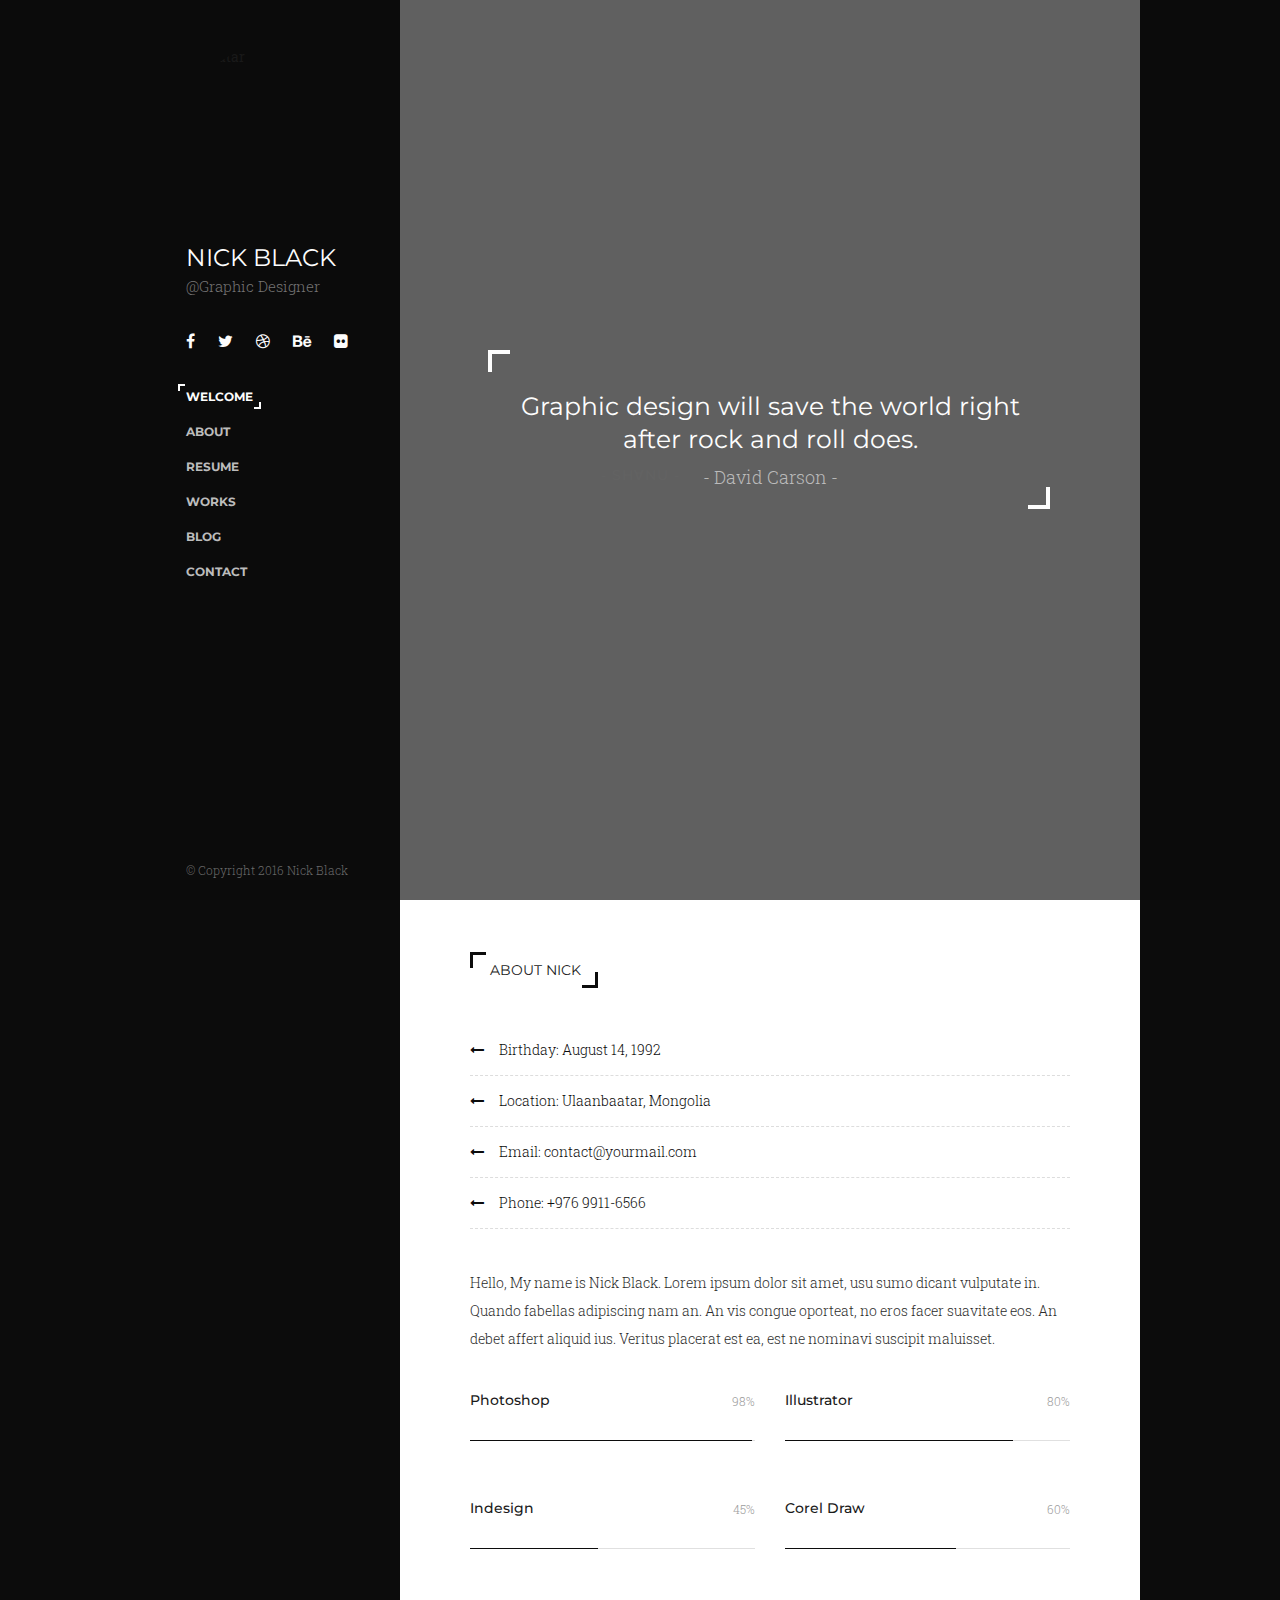
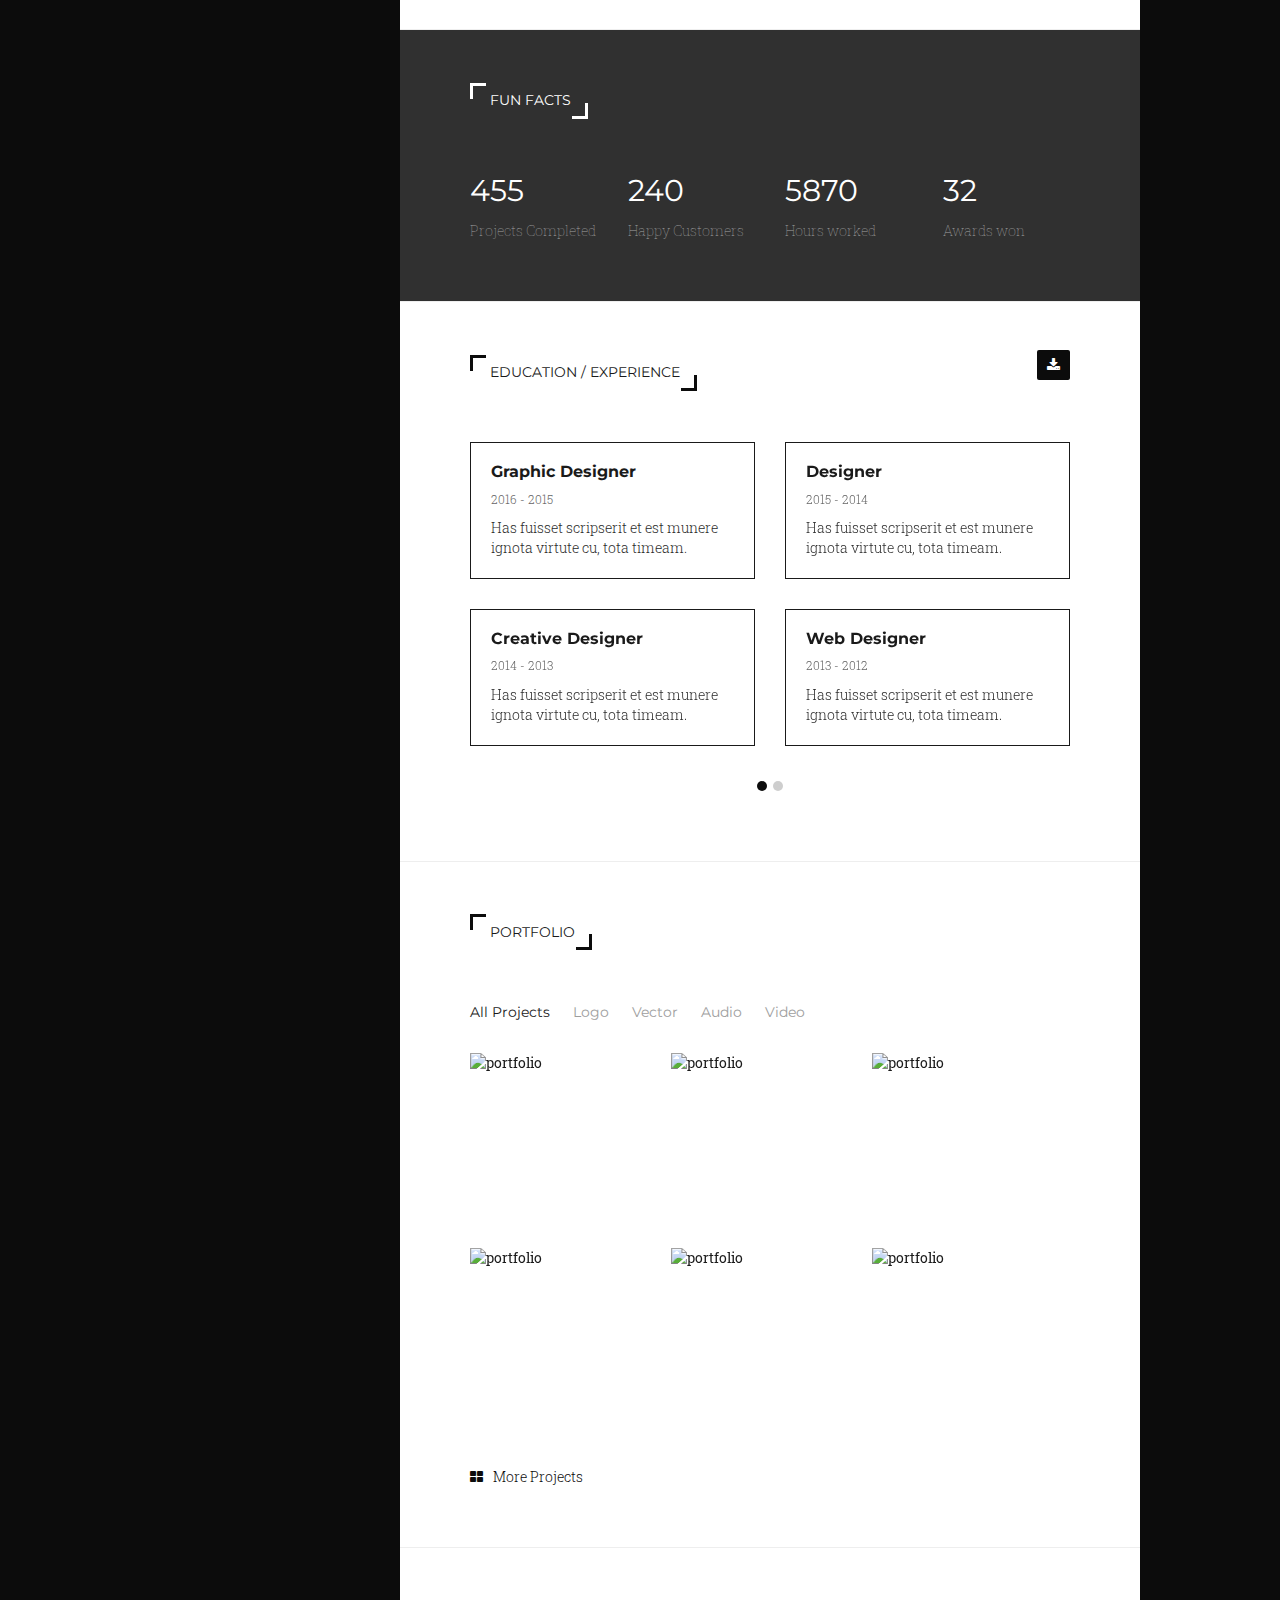
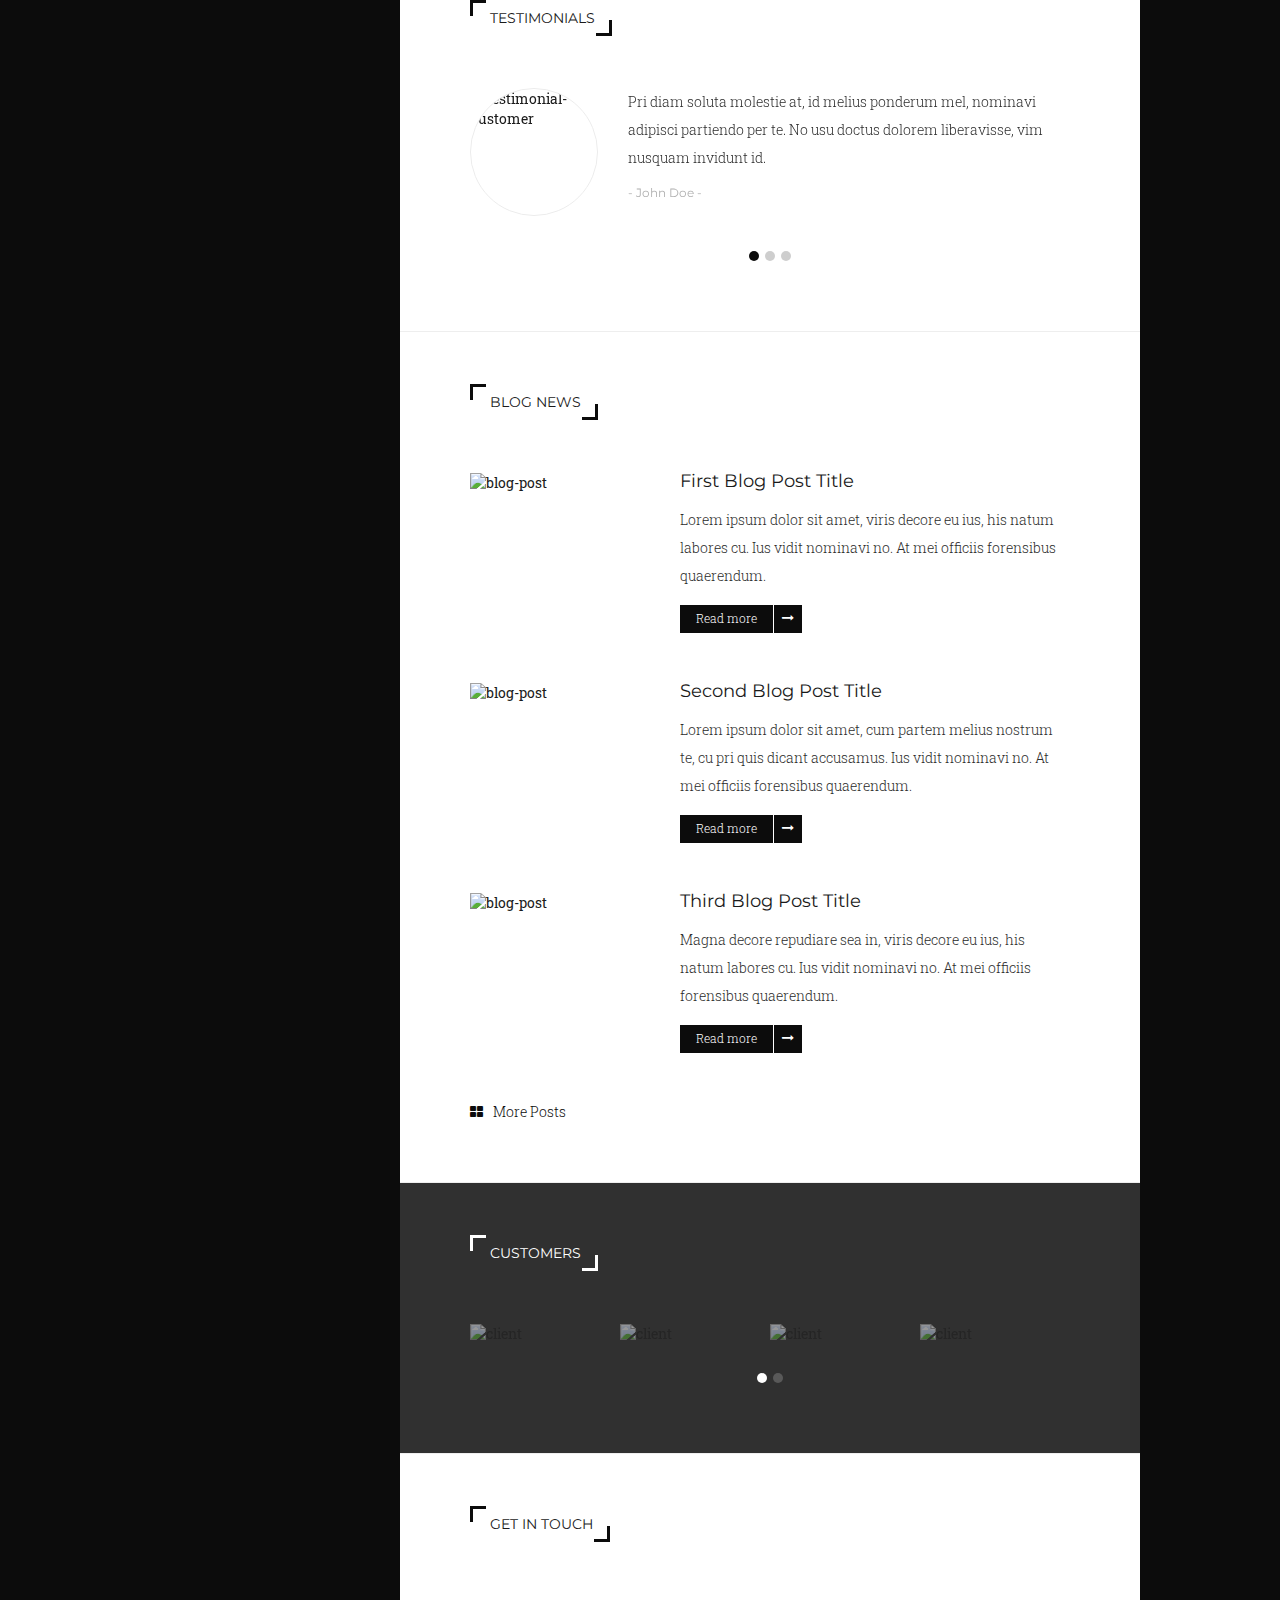
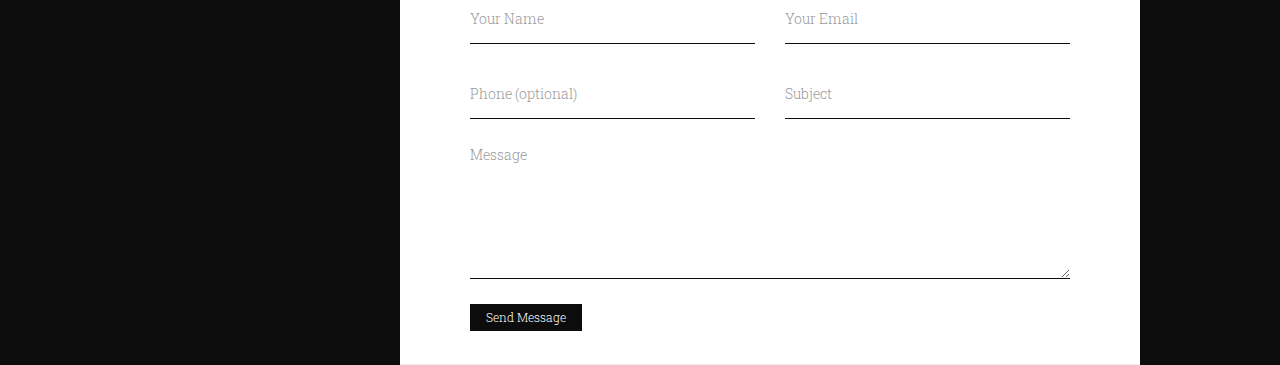
==== commit ad4586d0: "shanu" ====
--- a/index.html
+++ b/index.html
@@ -2,8 +2,8 @@
 <html lang="en-US">
 <head>
 	<meta http-equiv="Content-Type" content="text/html; charset=UTF-8">
-	<title>Blvck - Personal vCard & Resume Template</title>
-	<meta name="description" content="Blvck - Personal vCard & Resume Template">
+	<title>SH∀NU - Personal vCard & Resume Template</title>
+	<meta name="description" content="SH∀NU - Personal vCard & Resume Template">
 	<meta name="viewport" content="width=device-width, initial-scale=1, maximum-scale=1">
 	<link rel="shortcut icon" type="image/x-icon" href="assets/images/favicon.png">
 
@@ -36,7 +36,7 @@
 			<div class="line line-3"></div>
 		</div>
 
-		<div class="loading-text">- Blvck -</div>
+		<div class="loading-text">- SH∀NU -</div>
 	</div>
 </div>
 <!-- Preloader end -->
--- a/assets/css/style.css
+++ b/assets/css/style.css
@@ -1,5 +1,5 @@
 /*
-Template Name: Blvck - Personal vCard & Resume Template
+Template Name: SH∀NU - Personal vCard & Resume Template
 Version: 1.0
 Author: PxlSolutions
 Author URI: http://themeforest.net/user/pxlsolutions
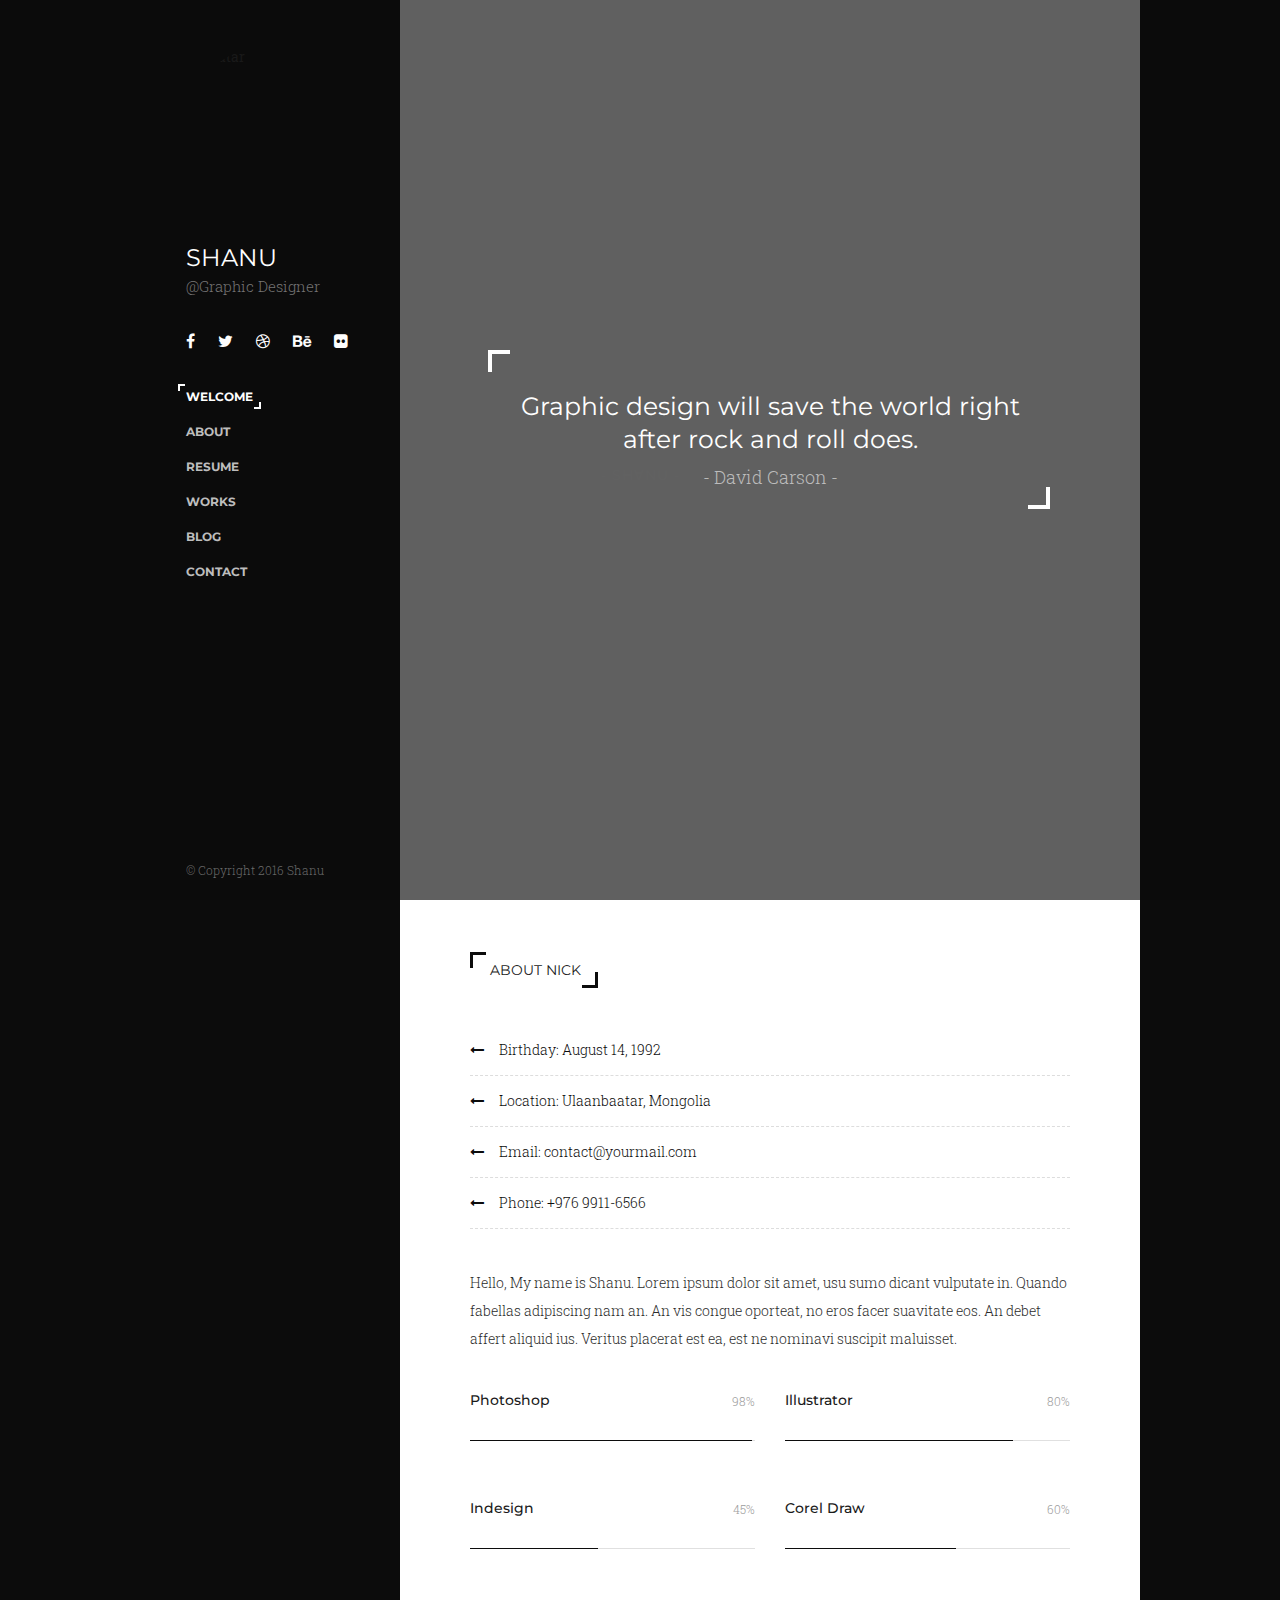
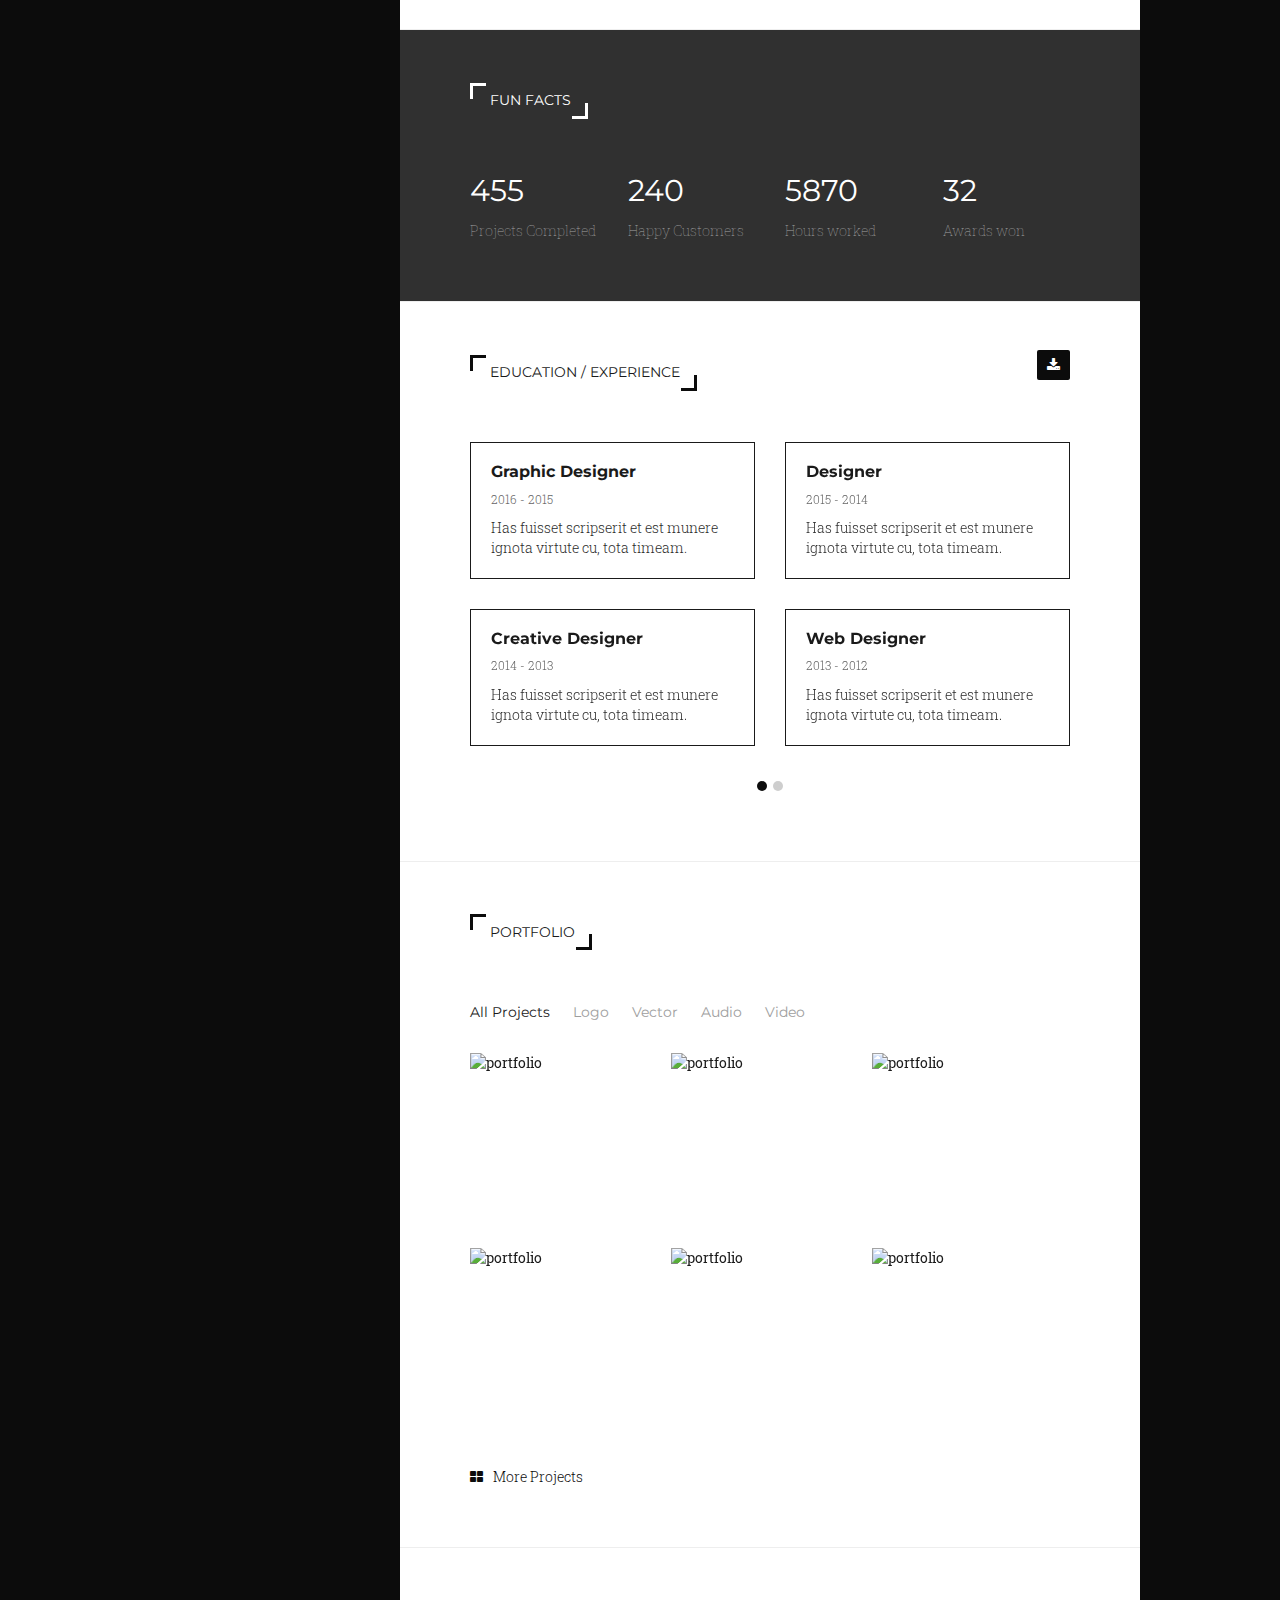
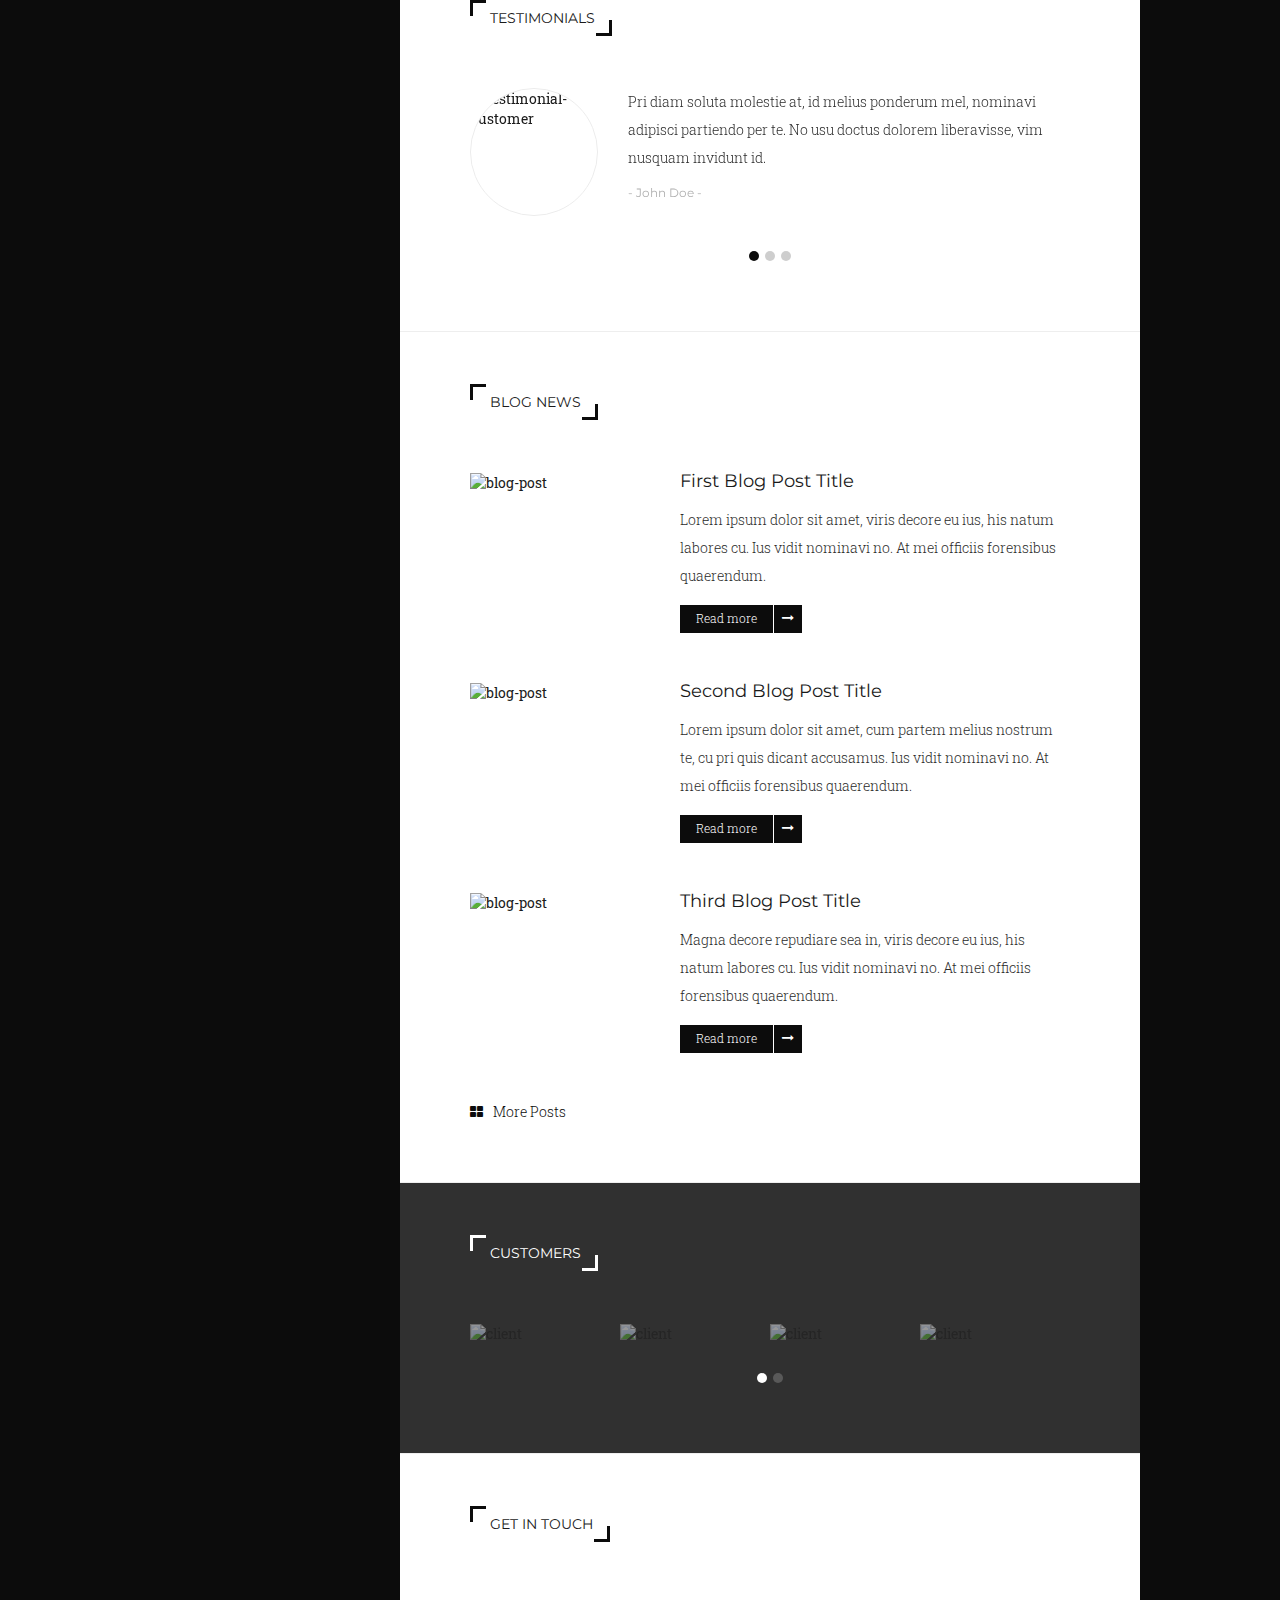
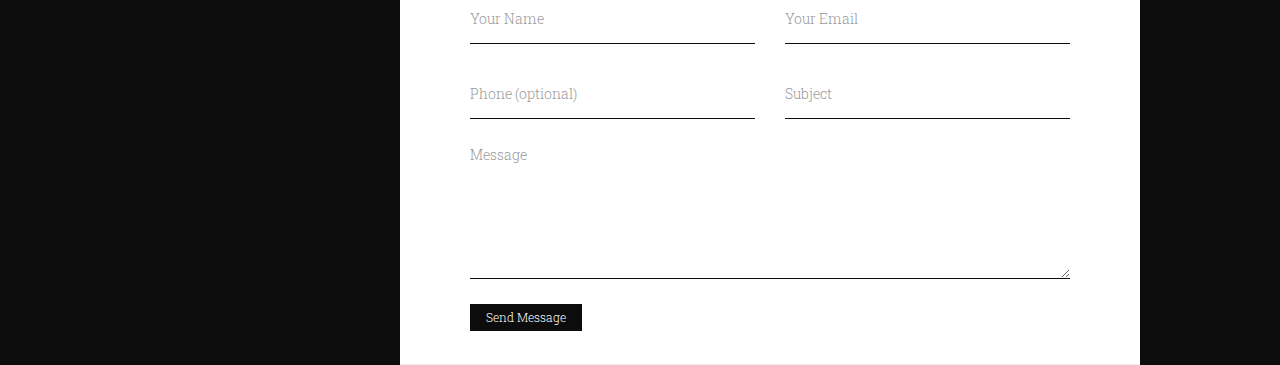
==== commit 9ca772e0: "Name" ====
--- a/index.html
+++ b/index.html
@@ -60,7 +60,7 @@
 		</div>
 
 		<div class="name">
-			<h1>Nick Black</h1>
+			<h1>Shanu</h1>
 			<span>@Graphic Designer</span>
 		</div>
 
@@ -91,7 +91,7 @@
 
 		<!-- Footer Copyright -->
 		<div class="copyright">
-			<span>© Copyright 2016 Nick Black</span>
+			<span>© Copyright 2016 Shanu</span>
 		</div>
 		<!-- Footer Copyright end -->
 
@@ -128,7 +128,7 @@
 					<li>Phone: +976 9911-6566</li>
 				</ul>
 
-				<p>Hello, My name is Nick Black. Lorem ipsum dolor sit amet, usu sumo dicant vulputate in. Quando fabellas adipiscing nam an. An vis congue oporteat, no eros facer suavitate eos. An debet affert aliquid ius. Veritus placerat est ea, est ne nominavi suscipit maluisset.</p>
+				<p>Hello, My name is Shanu. Lorem ipsum dolor sit amet, usu sumo dicant vulputate in. Quando fabellas adipiscing nam an. An vis congue oporteat, no eros facer suavitate eos. An debet affert aliquid ius. Veritus placerat est ea, est ne nominavi suscipit maluisset.</p>
 
 			</div>
 			<!-- Intro end -->
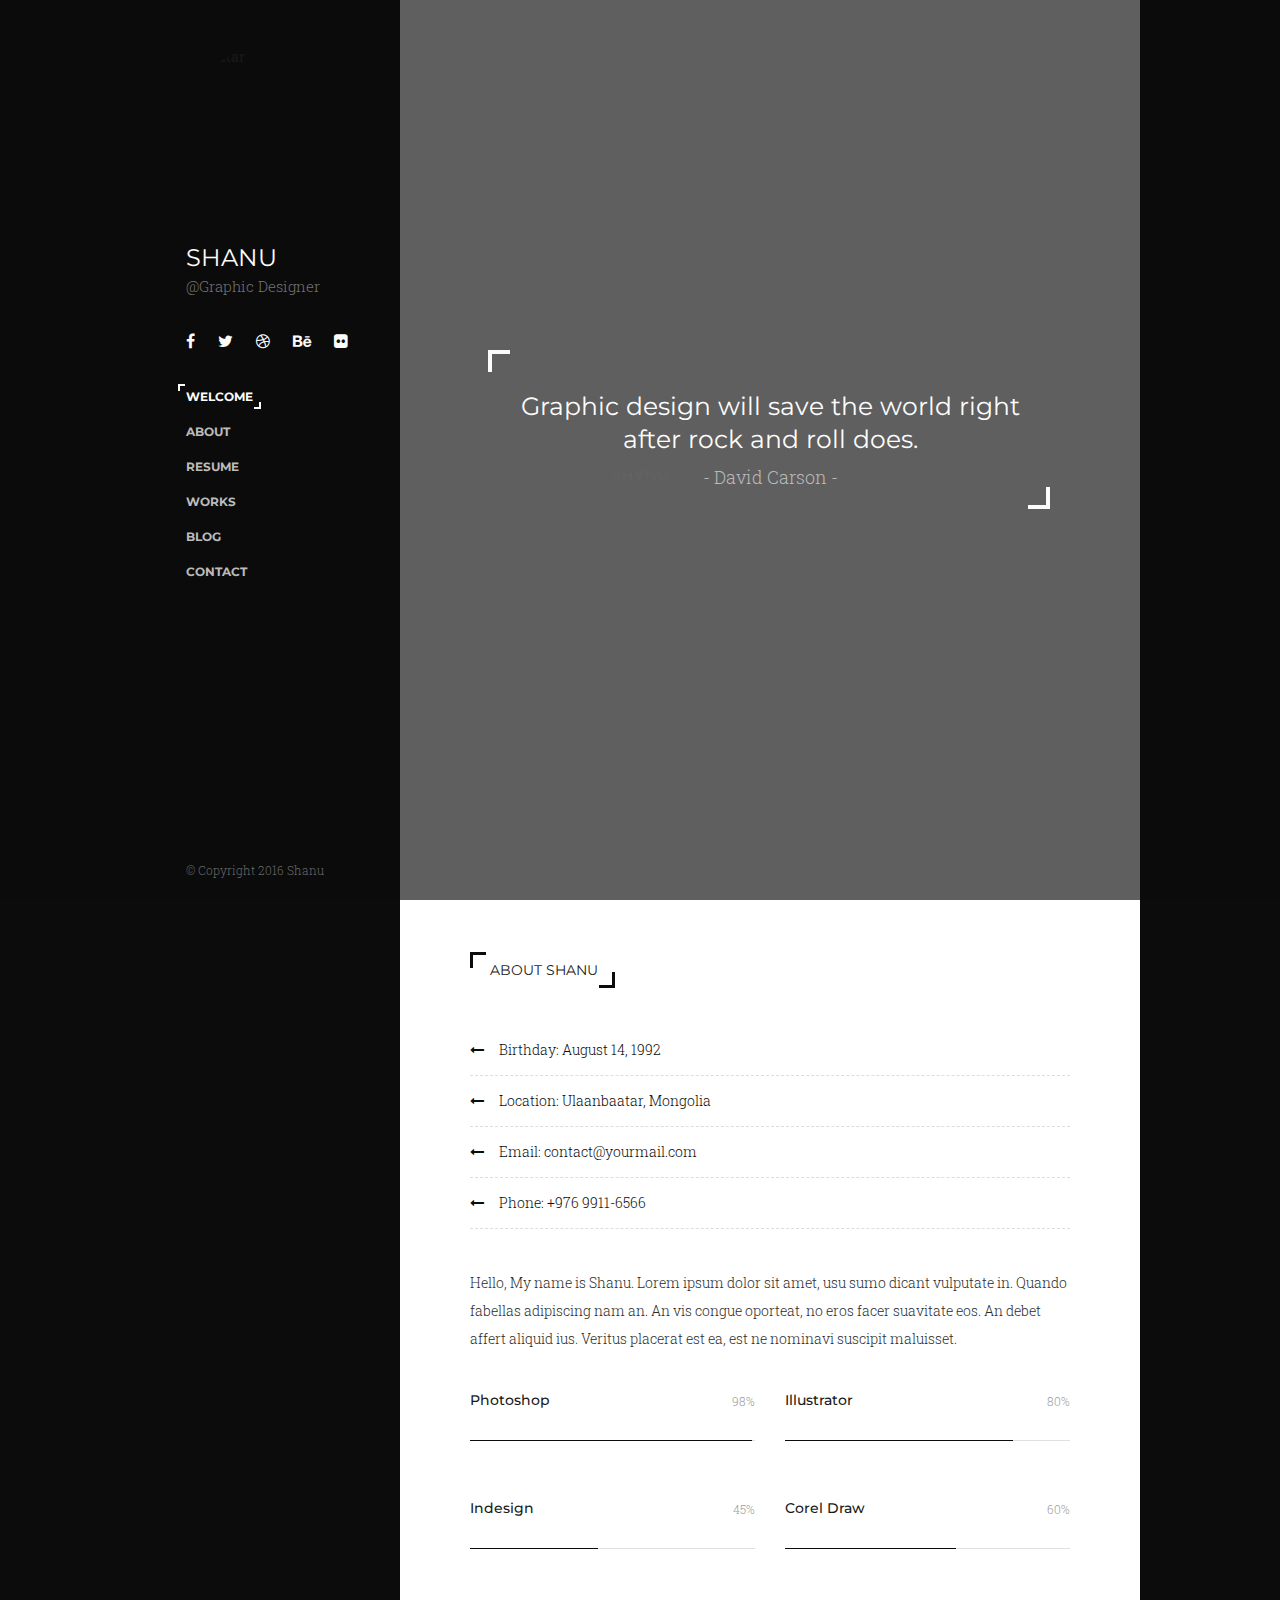
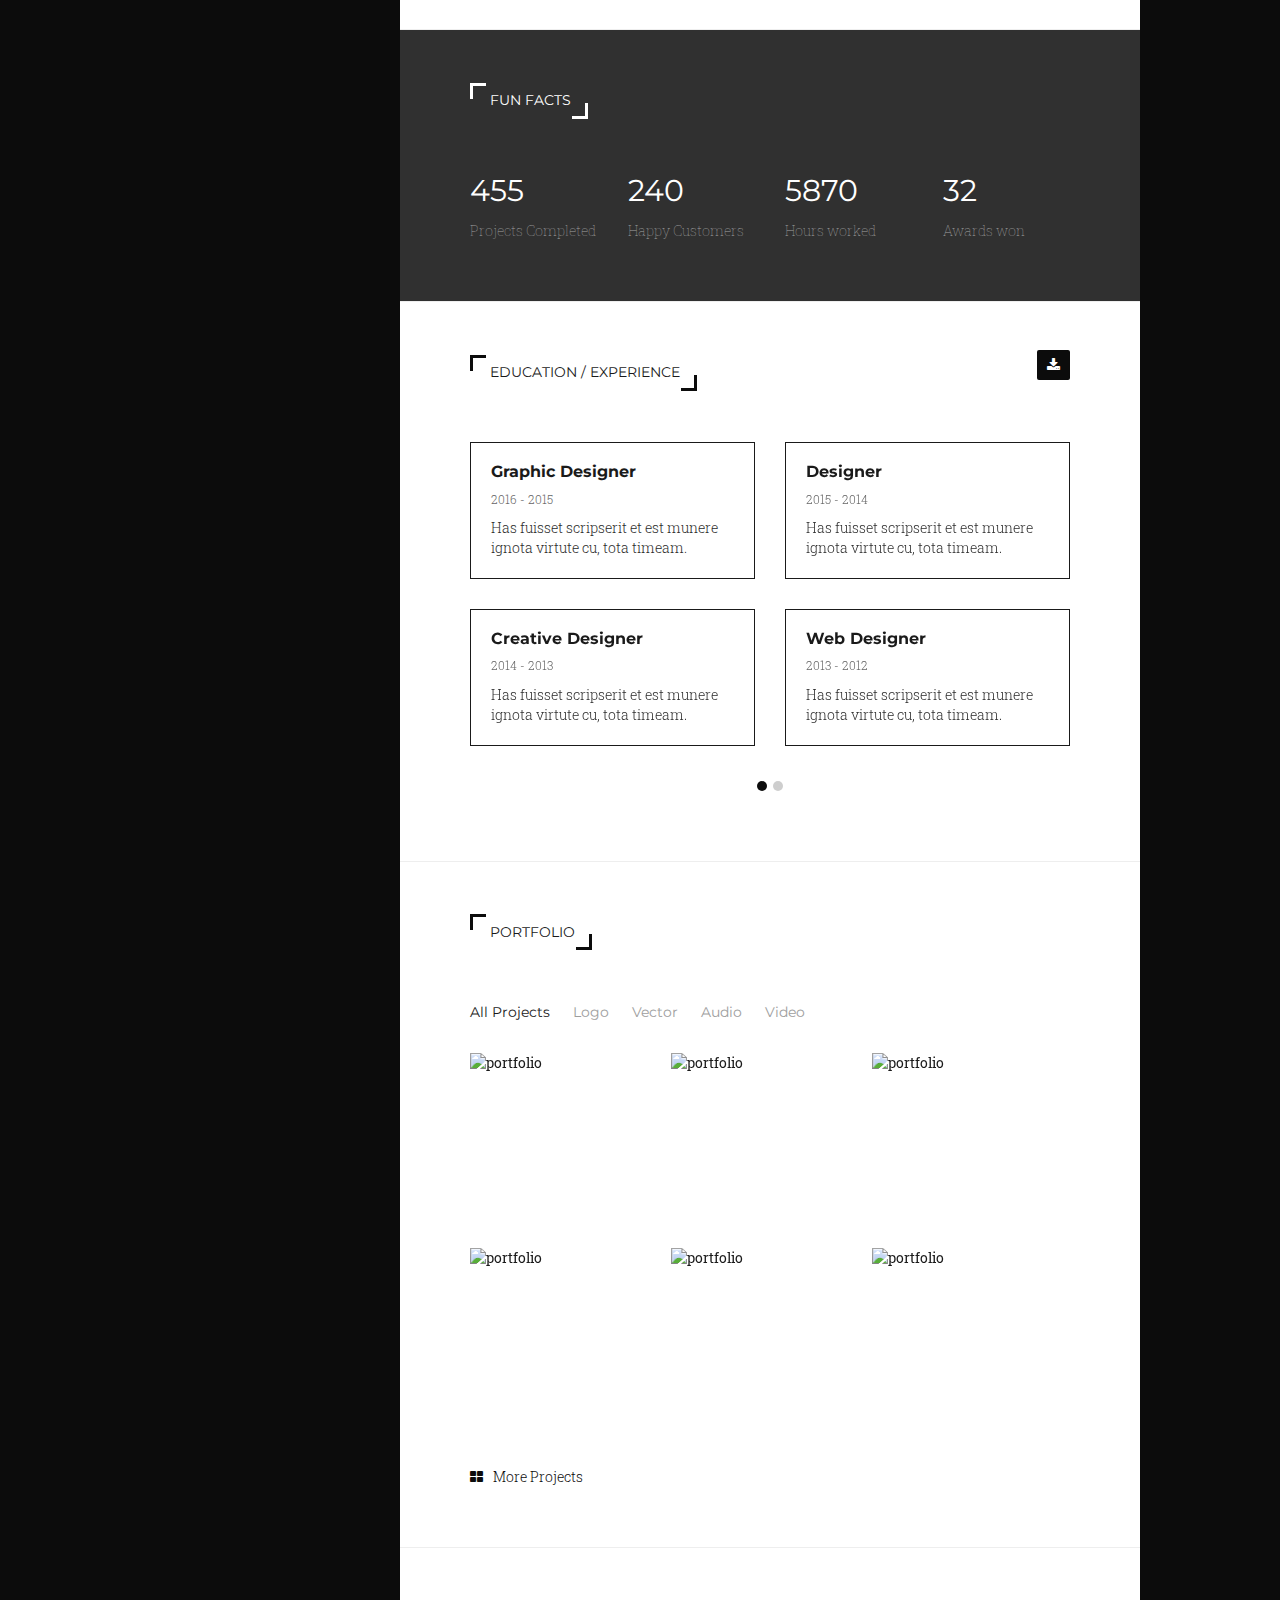
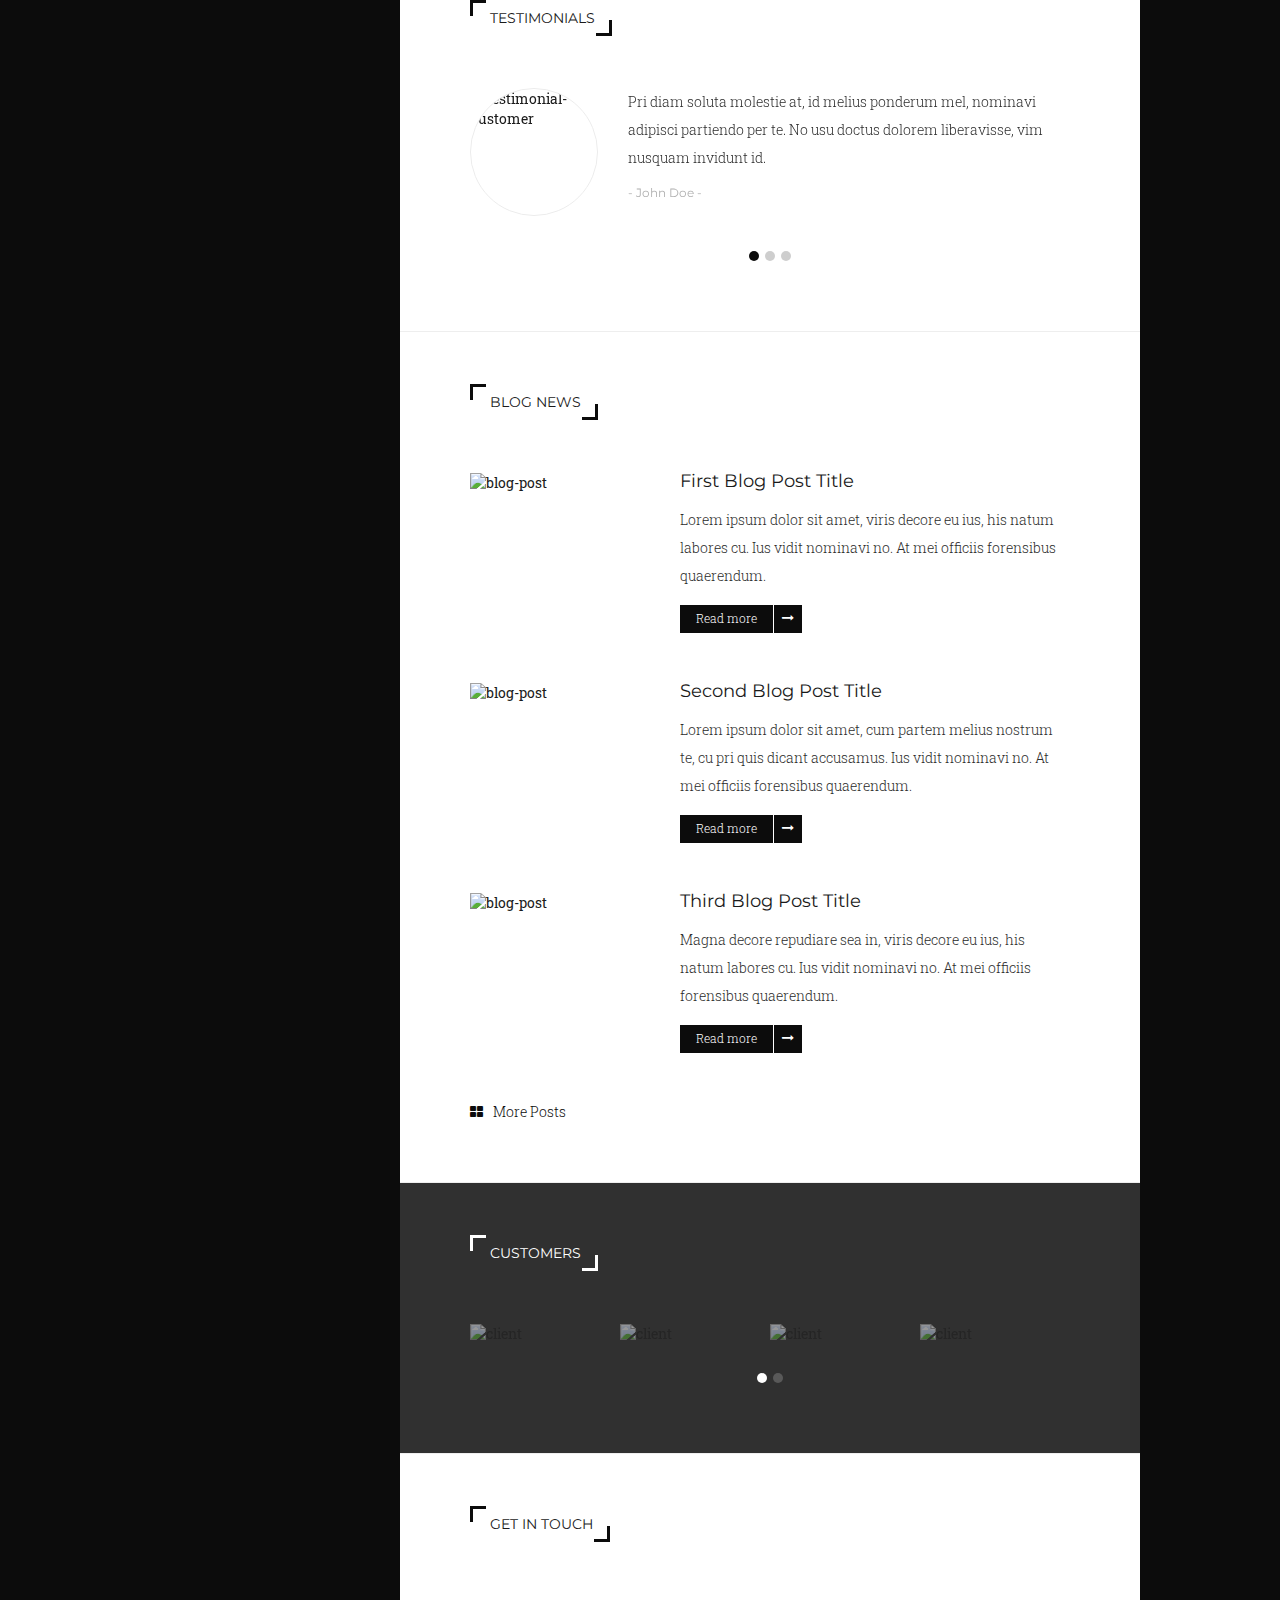
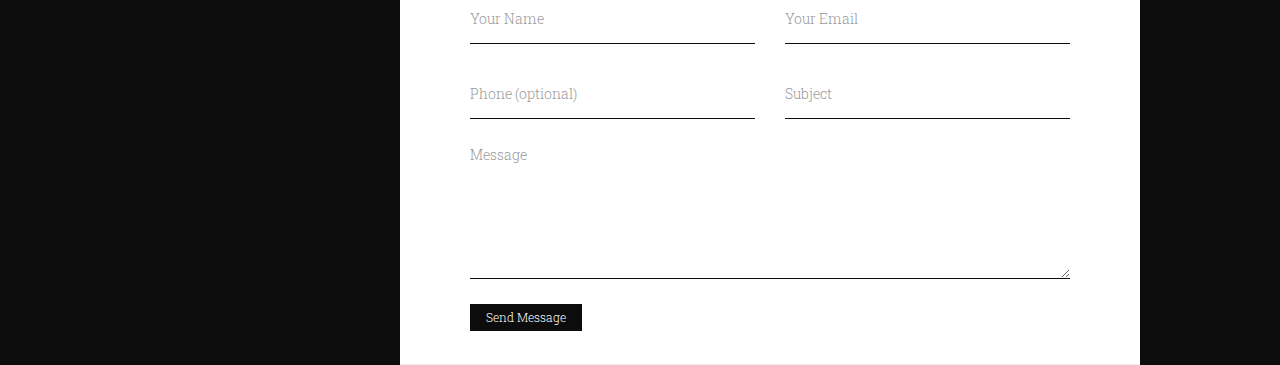
==== commit fbc09ca6: "." ====
--- a/index.html
+++ b/index.html
@@ -115,7 +115,7 @@
 		<section id="about" class="about">
 
 			<div class="section-header">
-				<h2>About Nick</h2>
+				<h2>About Shanu</h2>
 			</div>
 
 			<!-- Intro -->
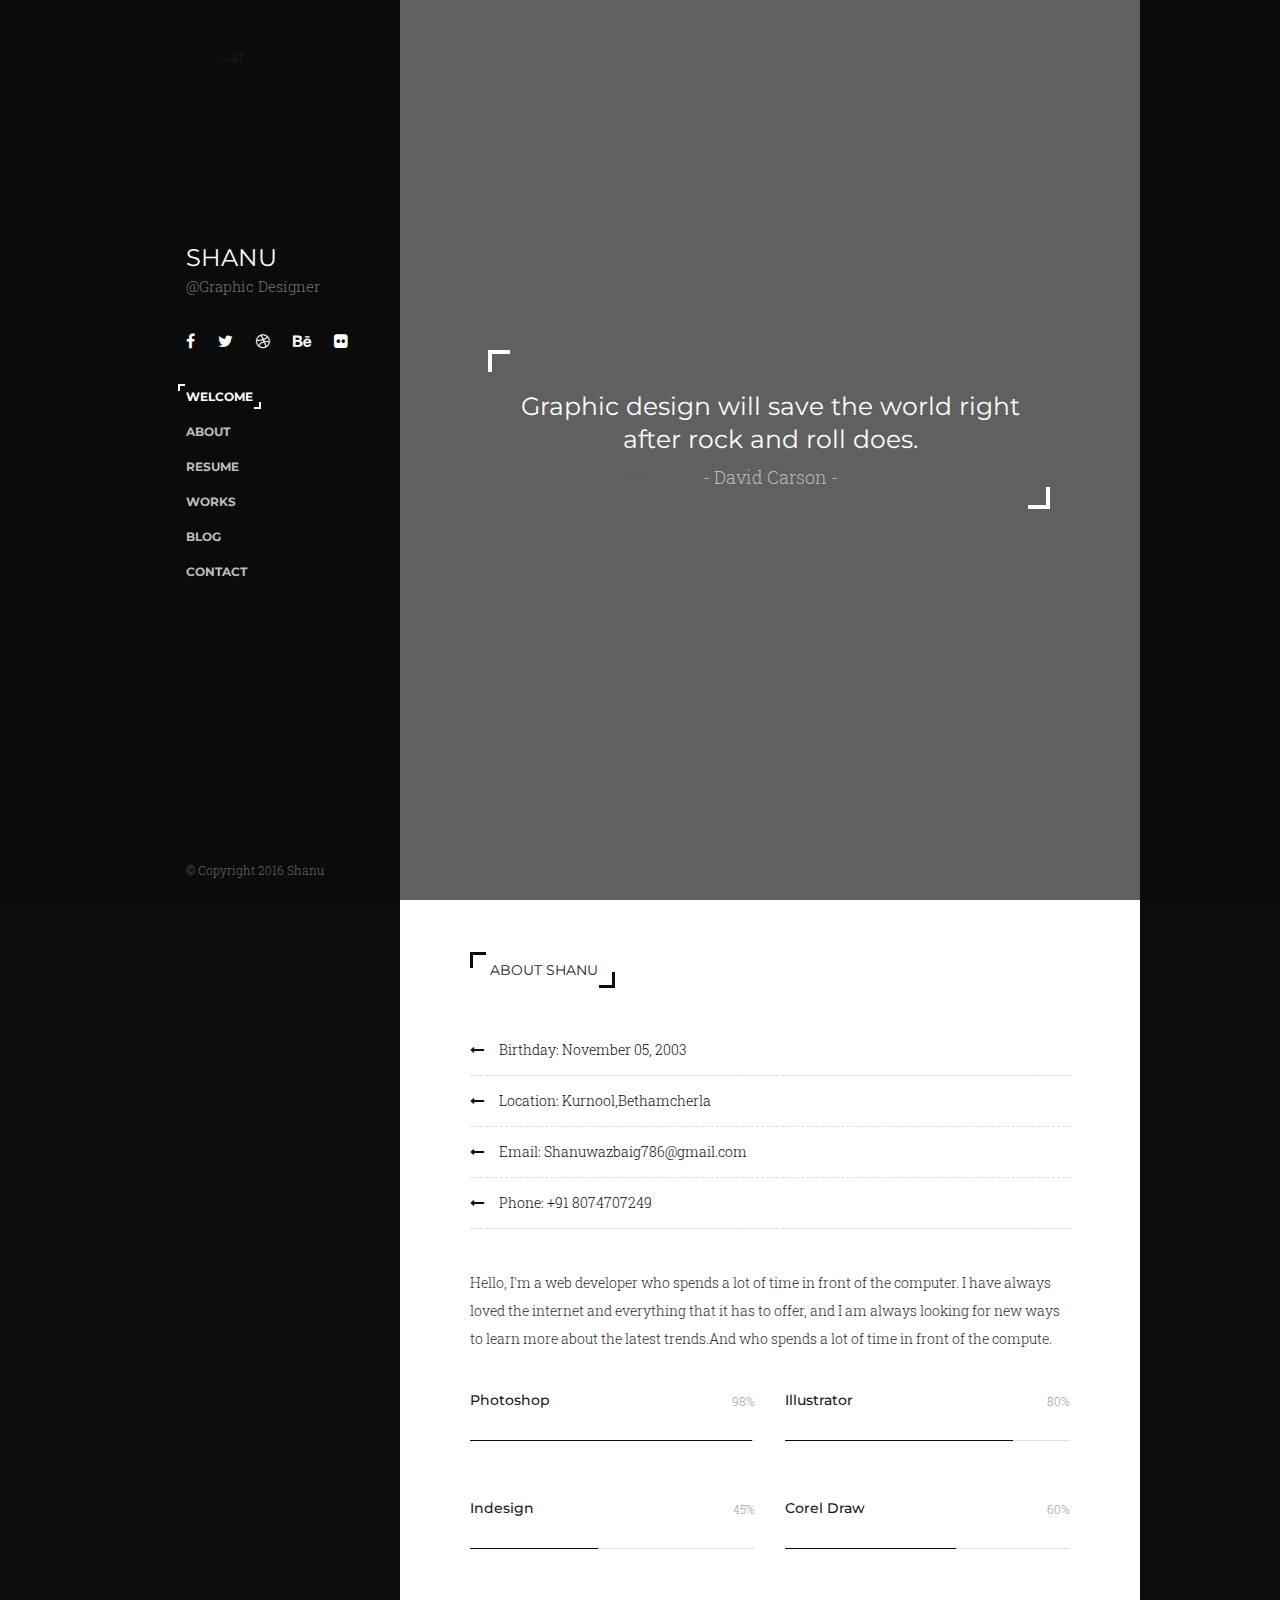
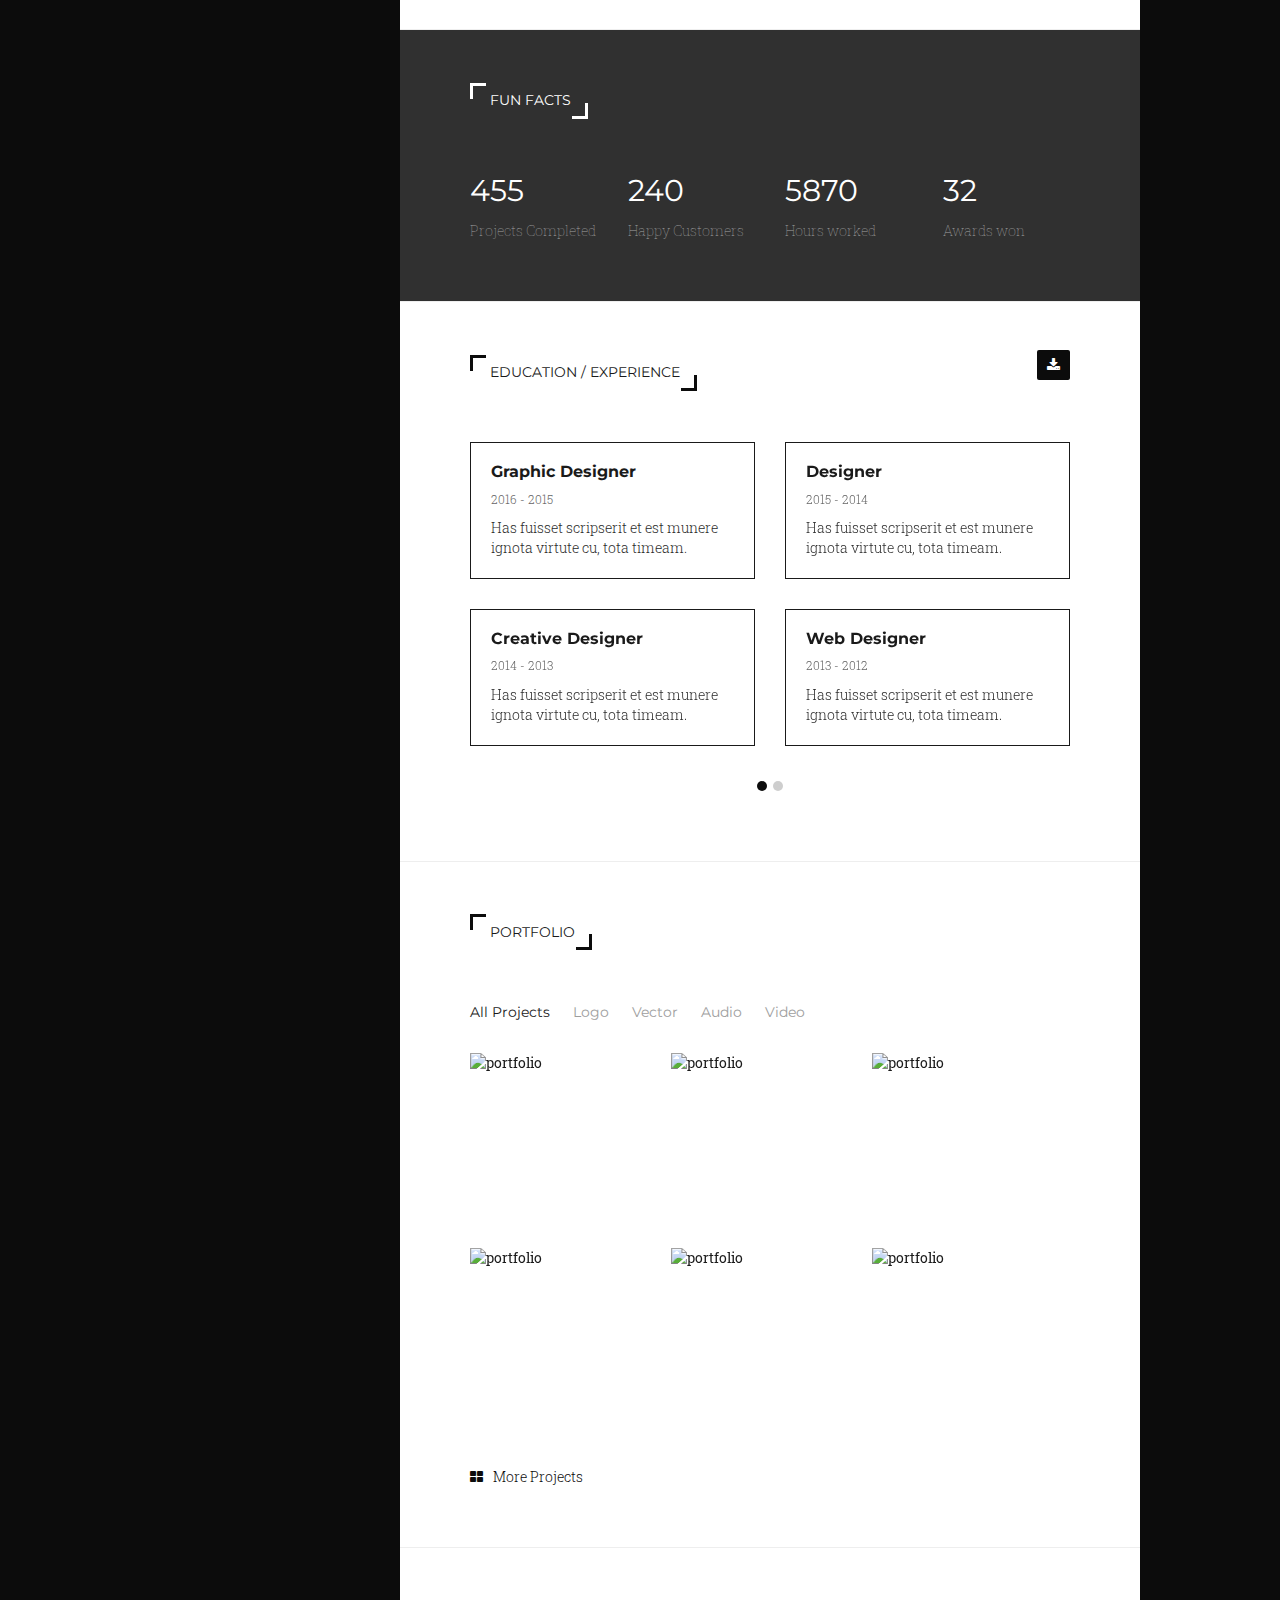
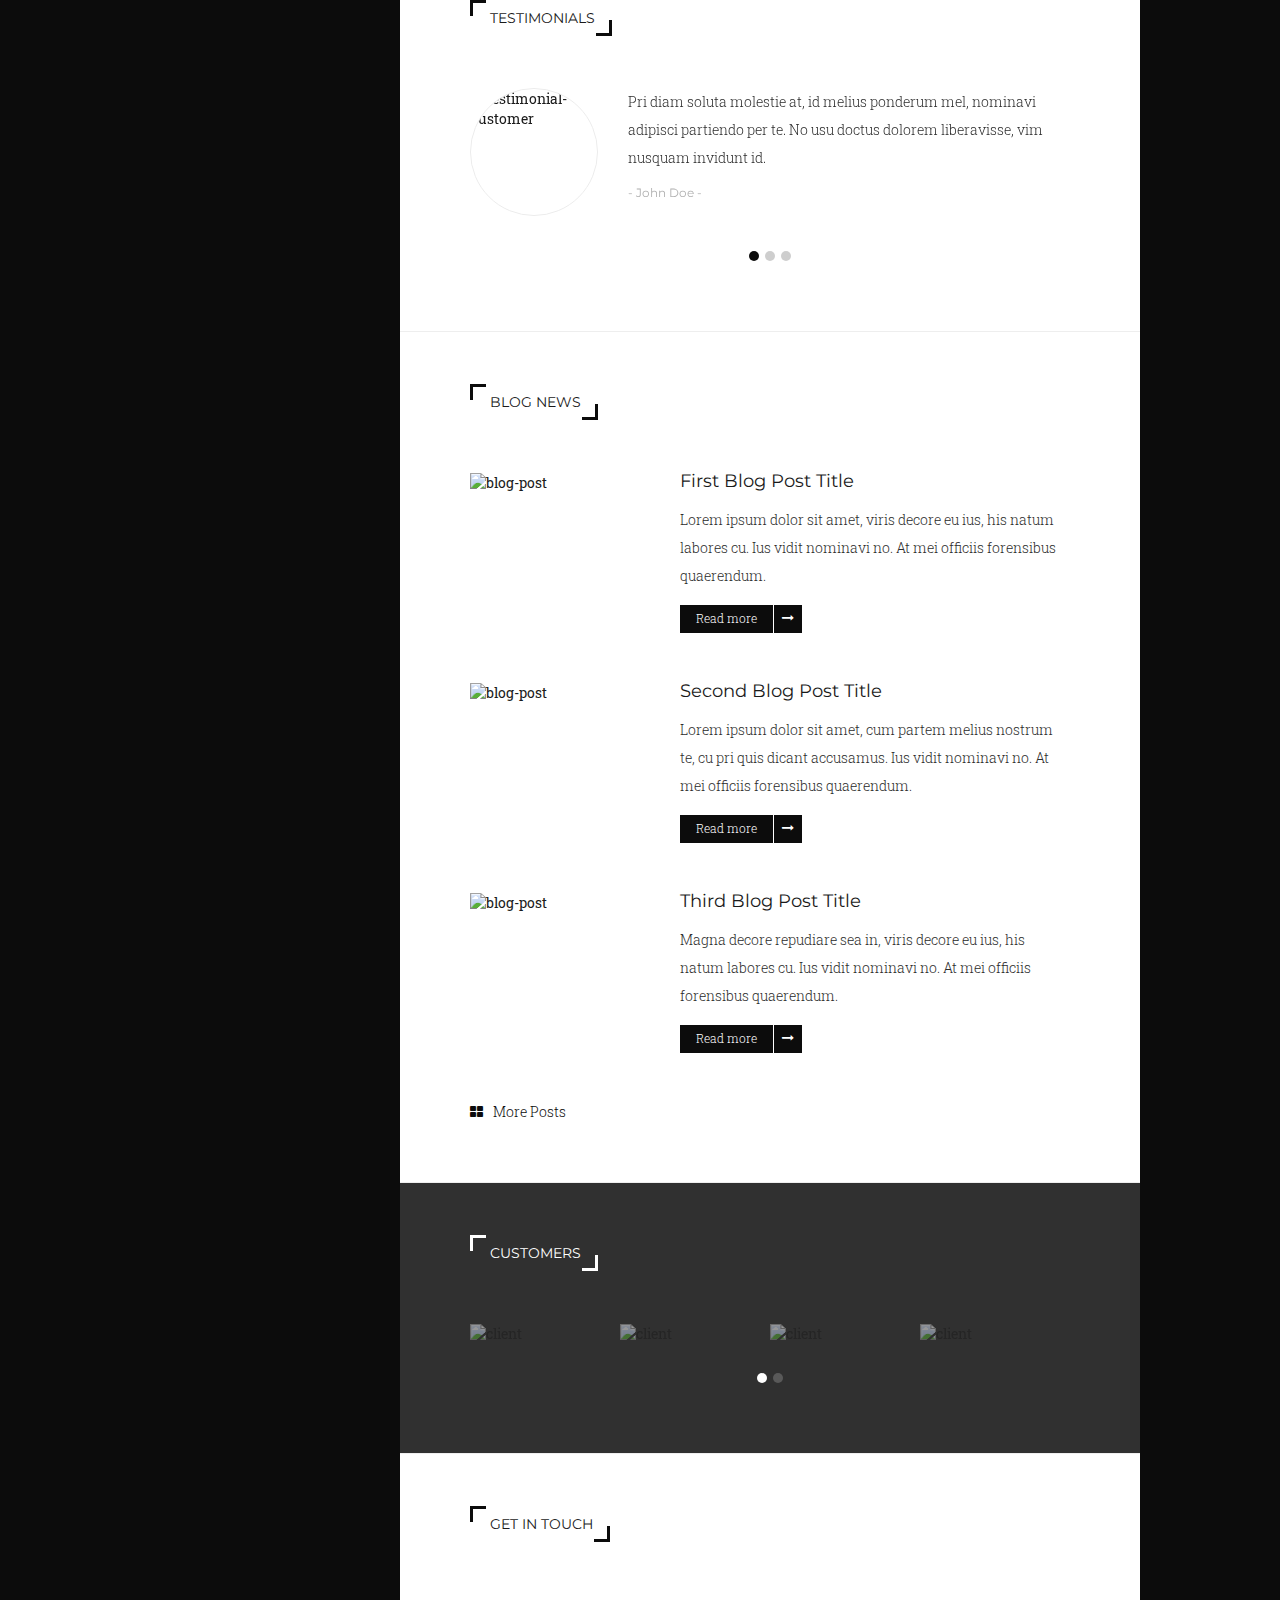
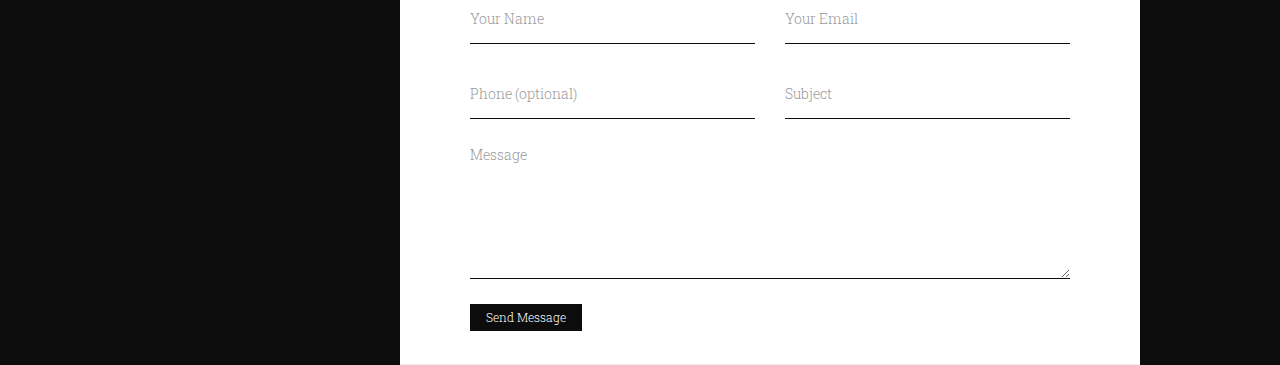
==== commit 045bfa0b: "about" ====
--- a/index.html
+++ b/index.html
@@ -122,13 +122,13 @@
 			<div class="intro">
 
 				<ul class="info">
-					<li>Birthday: August 14, 1992</li>
-					<li>Location: Ulaanbaatar, Mongolia</li>
-					<li>Email: contact@yourmail.com</li>
-					<li>Phone: +976 9911-6566</li>
+					<li>Birthday: November 05, 2003</li>
+					<li>Location: Kurnool,Bethamcherla</li>
+					<li>Email: Shanuwazbaig786@gmail.com</li>
+					<li>Phone: +91 8074707249</li>
 				</ul>
 
-				<p>Hello, My name is Shanu. Lorem ipsum dolor sit amet, usu sumo dicant vulputate in. Quando fabellas adipiscing nam an. An vis congue oporteat, no eros facer suavitate eos. An debet affert aliquid ius. Veritus placerat est ea, est ne nominavi suscipit maluisset.</p>
+				<p>Hello, I'm a web developer who spends a lot of time in front of the computer. I have always loved the internet and everything that it has to offer, and I am always looking for new ways to learn more about the latest trends.And who spends a lot of time in front of the compute.</p>
 
 			</div>
 			<!-- Intro end -->
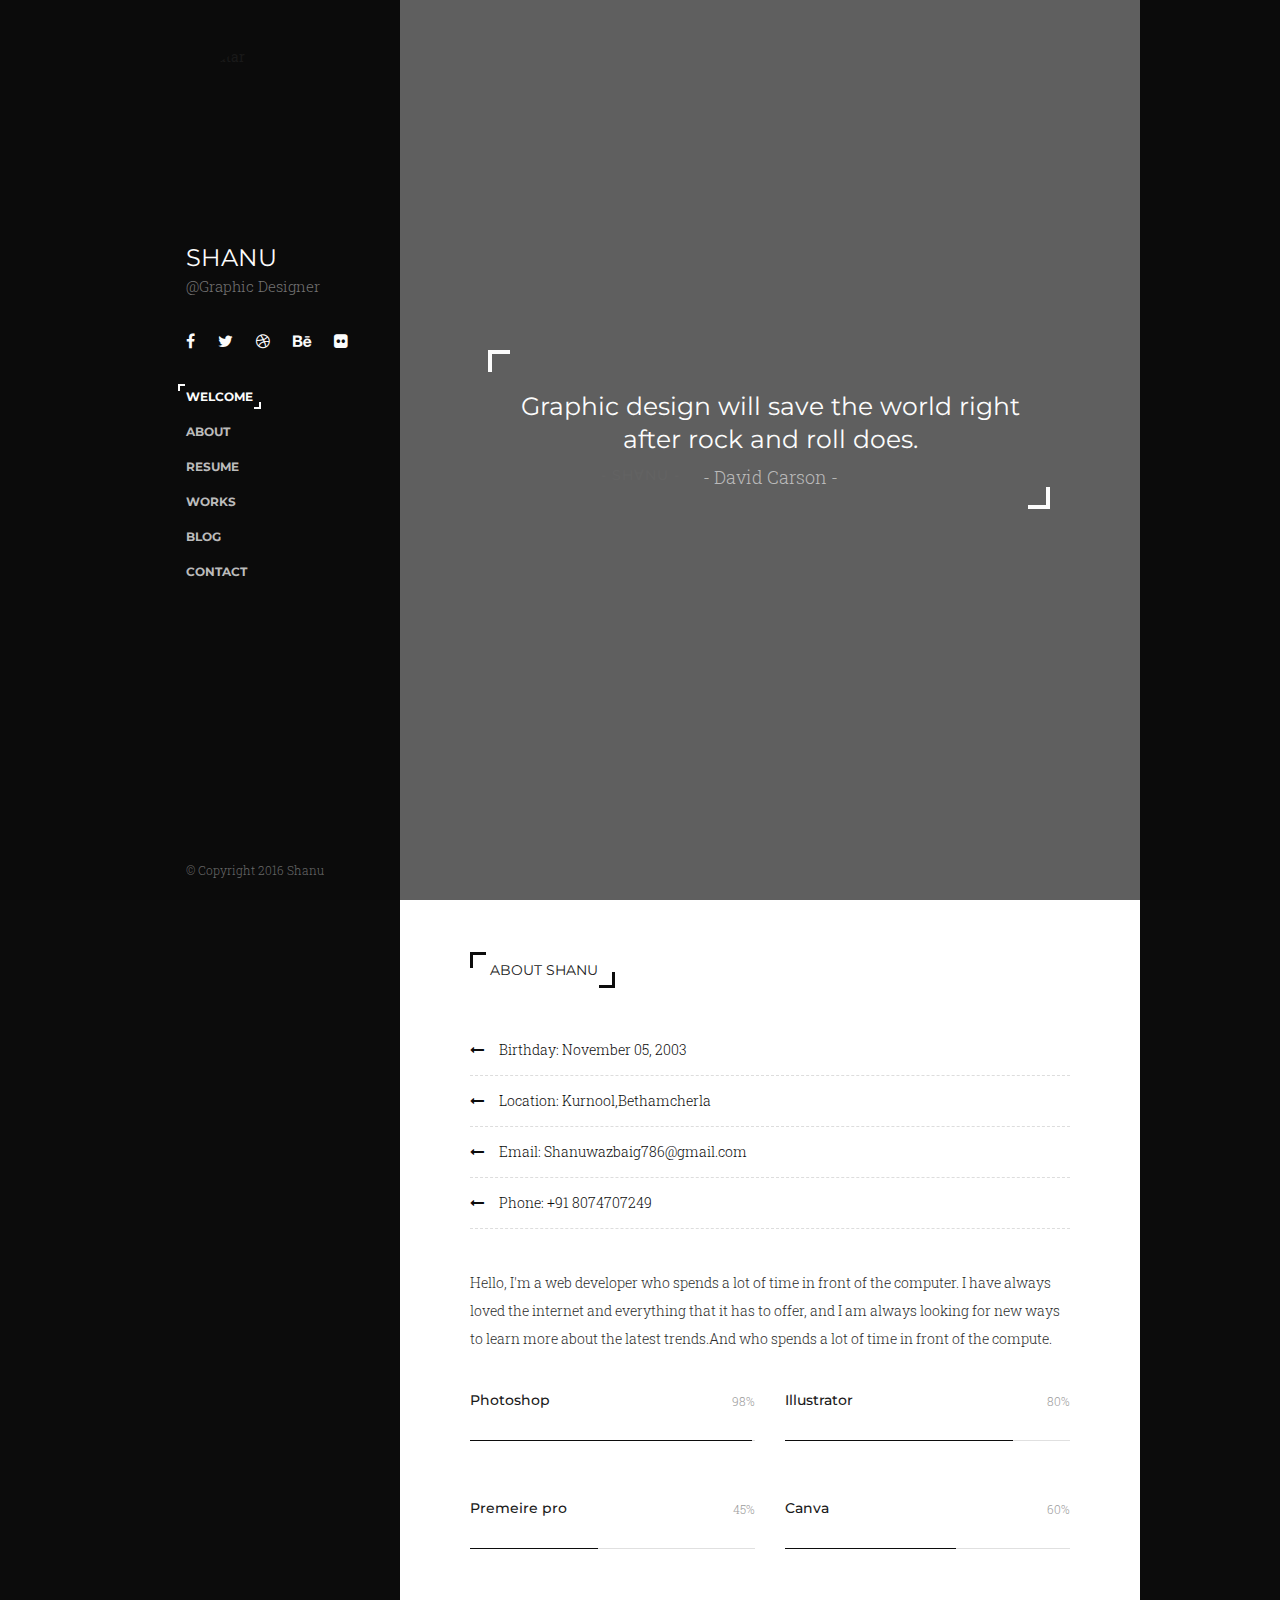
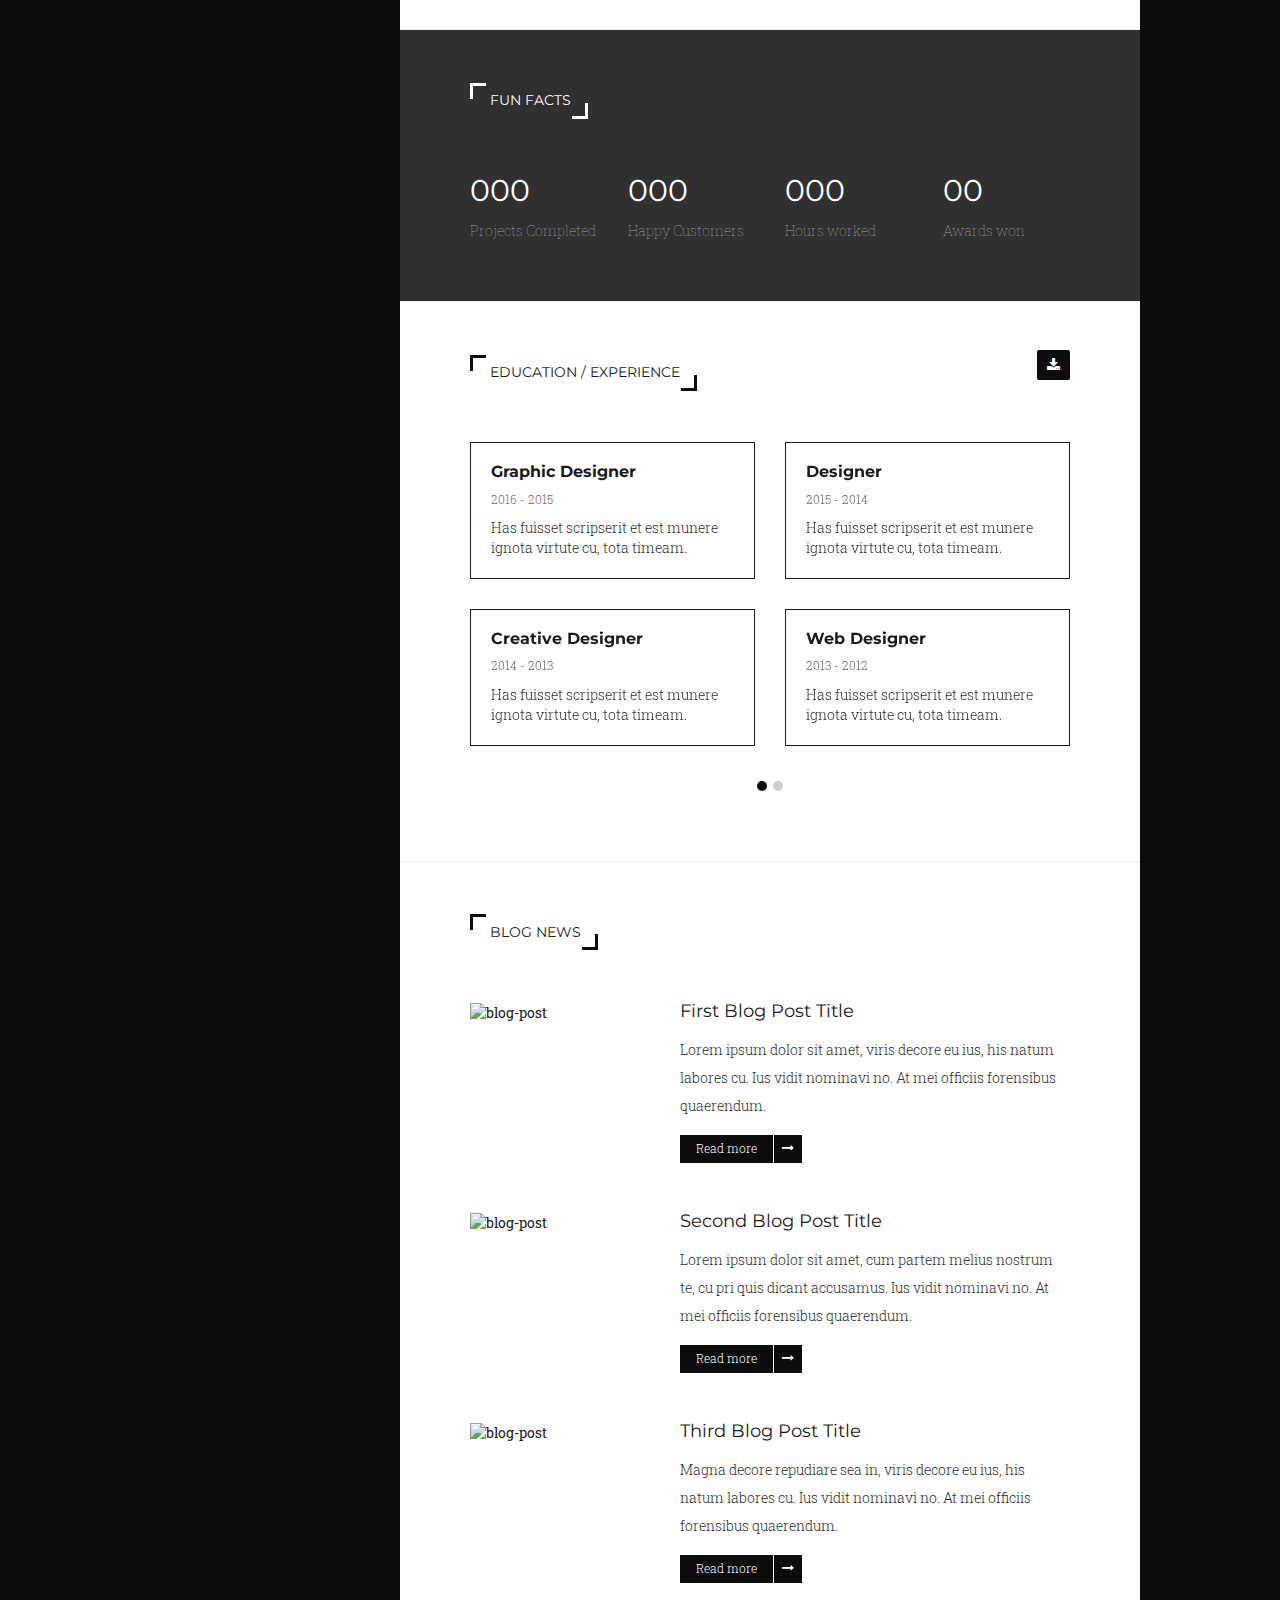
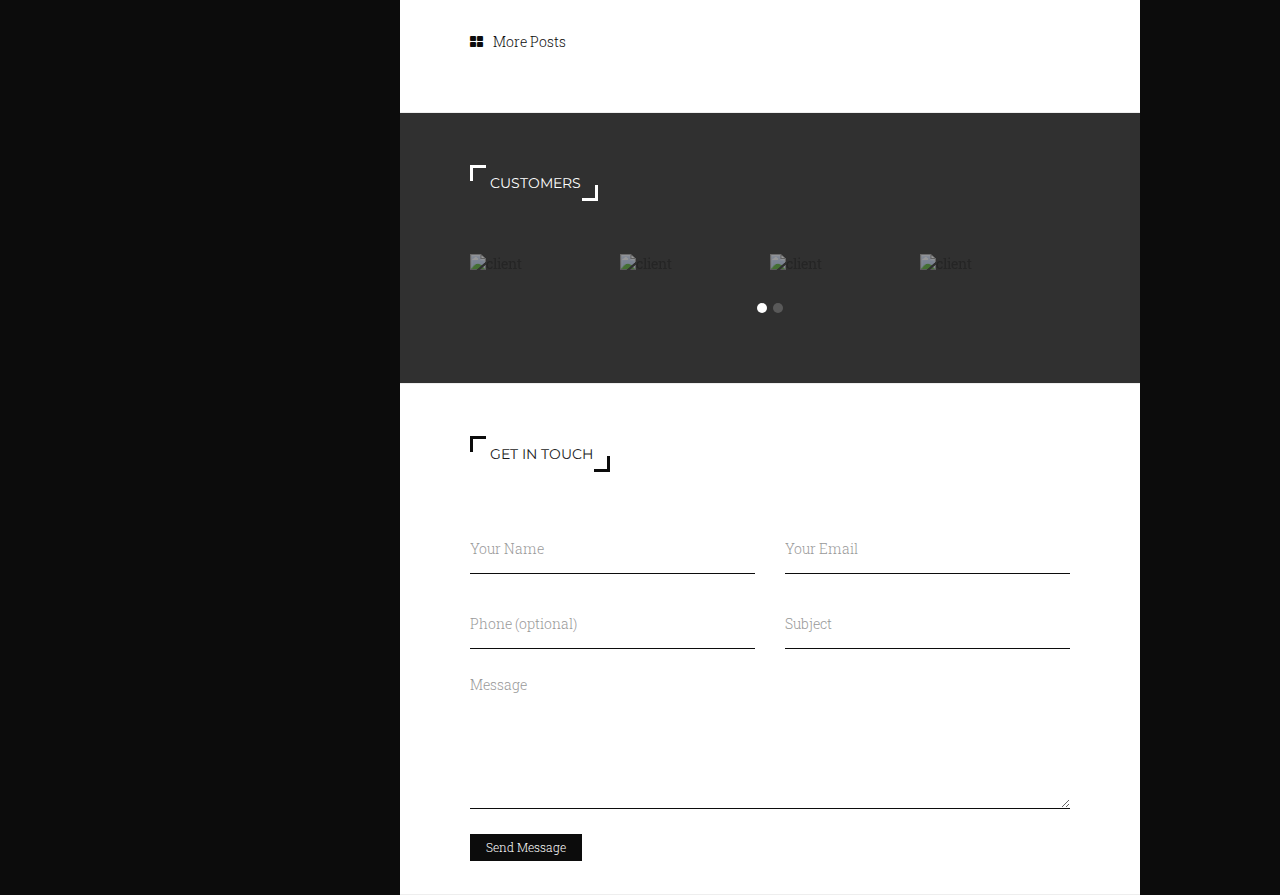
==== commit bcd333be: "changes" ====
--- a/index.html
+++ b/index.html
@@ -164,7 +164,7 @@
 
 					<div class="col-md-6 col-sm-6 col-xs-12 item">
 						<div class="skill-info clearfix">
-							<h3 class="pull-left">Indesign</h3>
+							<h3 class="pull-left">Premeire pro</h3>
 							<span class="pull-right">45%</span>
 						</div>
 						<div class="progress">
@@ -176,7 +176,7 @@
 
 					<div class="col-md-6 col-sm-6 col-xs-12 item">
 						<div class="skill-info clearfix">
-							<h3 class="pull-left">Corel Draw</h3>
+							<h3 class="pull-left">Canva</h3>
 							<span class="pull-right">60%</span>
 						</div>
 						<div class="progress">
@@ -203,22 +203,22 @@
 			<div class="row">
 
 				<div class="col-md-3 col-sm-3 col-xs-6 fact-item">
-					<em class="number">455</em>
+					<em class="number">000</em>
 					<span class="text">Projects Completed</span>
 				</div>
 
 				<div class="col-md-3 col-sm-3 col-xs-6 fact-item">
-					<em class="number">240</em>
+					<em class="number">000</em>
 					<span class="text">Happy Customers</span>
 				</div>
 
 				<div class="col-md-3 col-sm-3 col-xs-6 fact-item">
-					<em class="number">5870</em>
+					<em class="number">000</em>
 					<span class="text">Hours worked</span>
 				</div>
 
 				<div class="col-md-3 col-sm-3 col-xs-6 fact-item">
-					<em class="number">32</em>
+					<em class="number">00</em>
 					<span class="text">Awards won</span>
 				</div>
 
@@ -324,14 +324,14 @@
 		</section>
 		<!-- Section Resume end -->
 
-		<!-- Section Works -->
+		<!-- Section Works 
 		<section id="works" class="works clearfix">
 			
 			<div class="section-header">
 				<h2>Portfolio</h2>
 			</div>
 
-			<!-- Control -->
+			<!-- Control 
 			<div class="control">
 				<ul>
 					<li class="active"><a class="filter" data-filter="all">All Projects</a></li>
@@ -342,7 +342,7 @@
 				</ul>
 			</div>
 
-			<!-- Items Outer -->
+			<!-- Items Outer 
 			<div class="item-outer row clearfix">
 				<div class="col-md-4 col-sm-6 col-xs-12 filtr-item" data-category="1" data-sort="value">
 					<div class="item">
@@ -434,7 +434,7 @@
 					</div>
 				</div>
 			</div>
-			<!-- Items Outer end -->
+			<!-- Items Outer end 
 
 			<div class="more-items clearfix">
 				<a href="portfolio.html"><i class="fa fa-th-large" aria-hidden="true"></i>More Projects</a>
@@ -443,14 +443,14 @@
 		</section>
 		<!-- Section Works end -->
 
-		<!-- Section Testimonials -->
+		<!-- Section Testimonials 
 		<section id="testimonials" class="testimonials">
 			
 			<div class="section-header">
 				<h2>Testimonials</h2>
 			</div>
 
-			<!-- Carousel -->
+			<!-- Carousel 
 			<div class="testimonial-carousel">
 
 				<div class="item">
